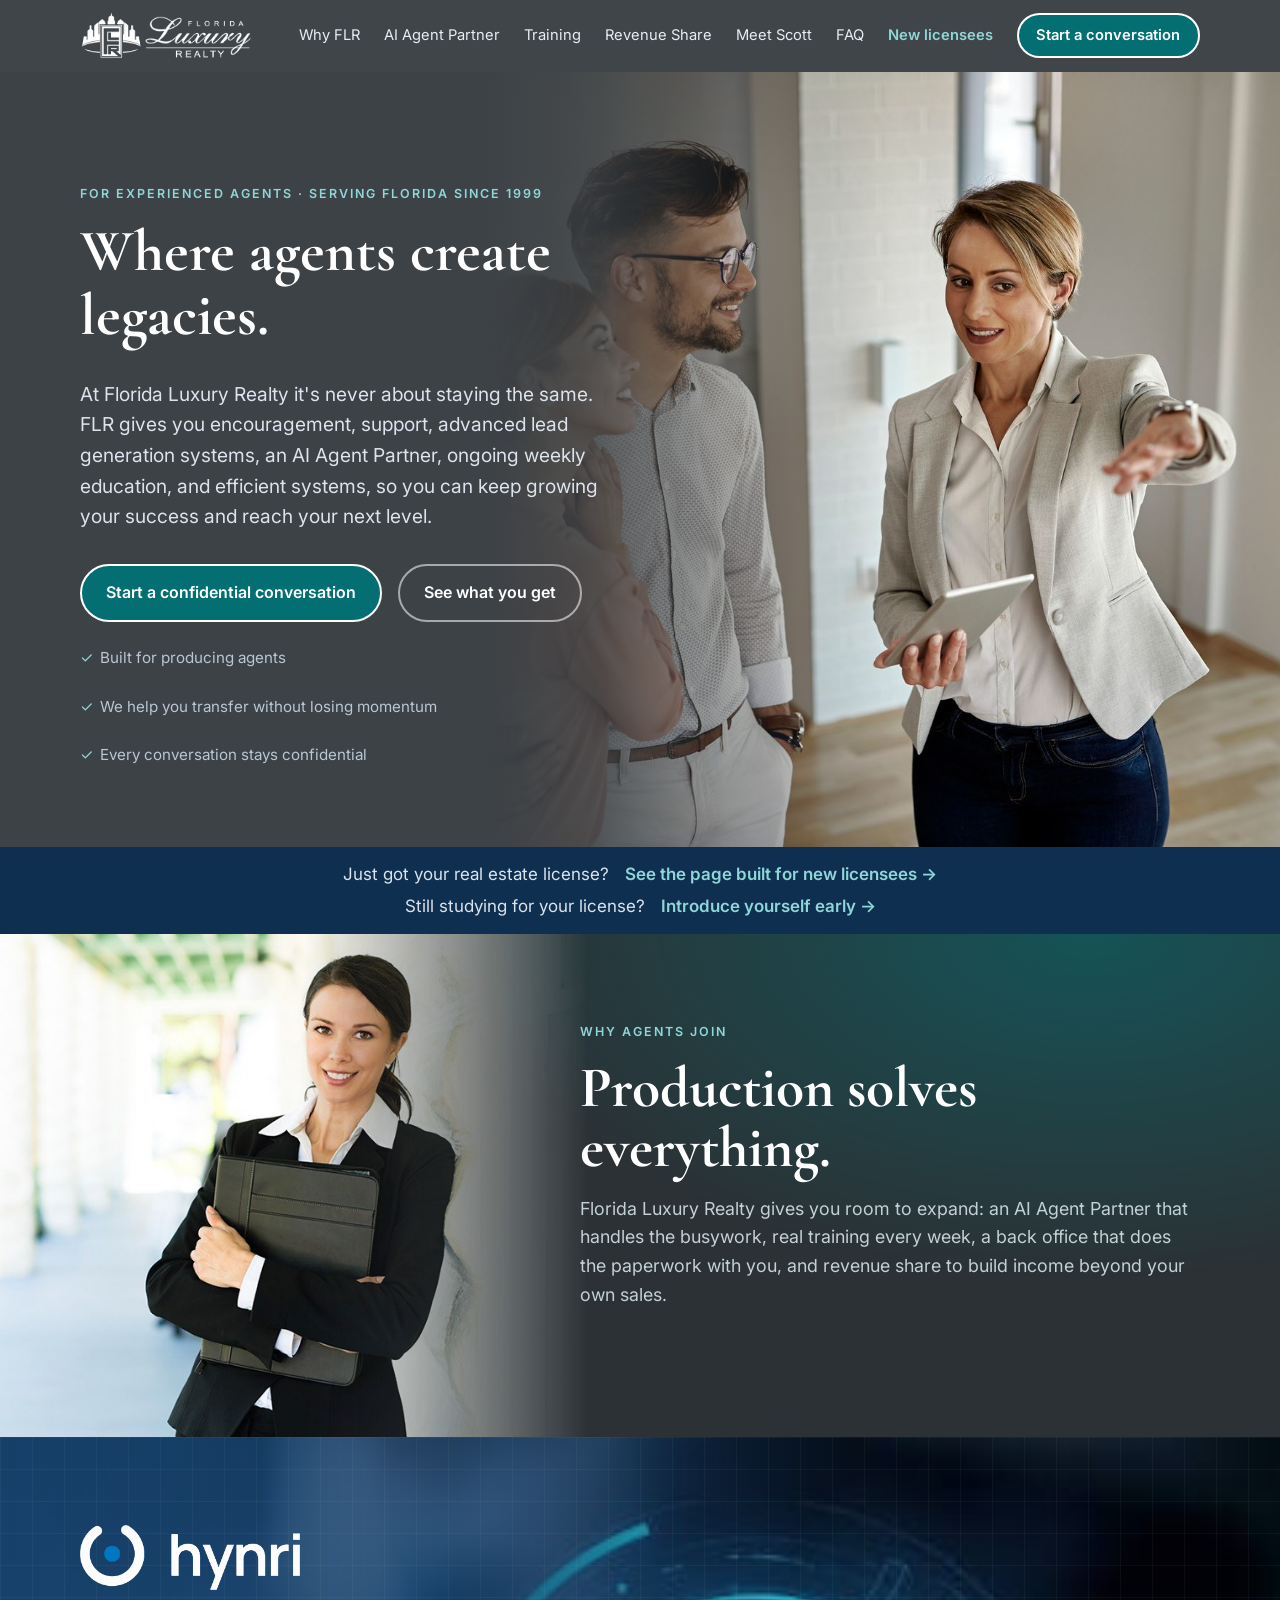
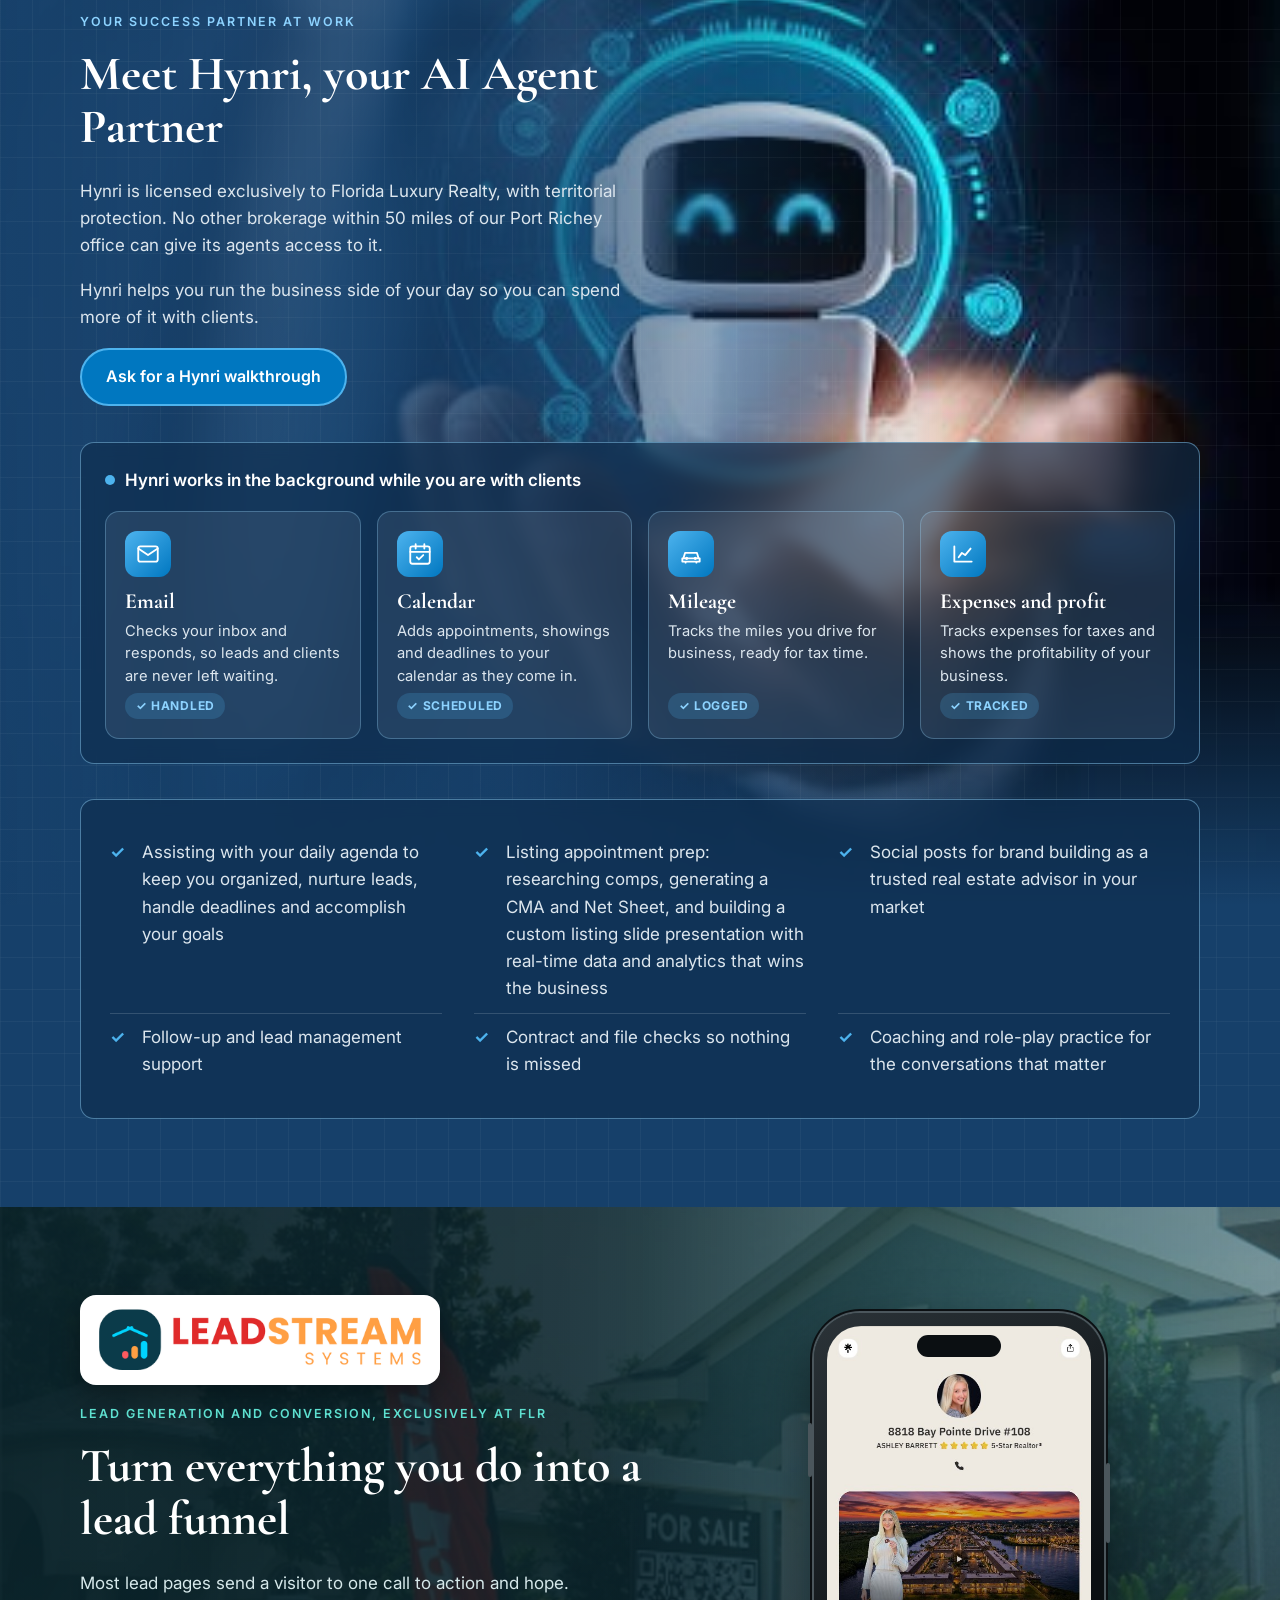
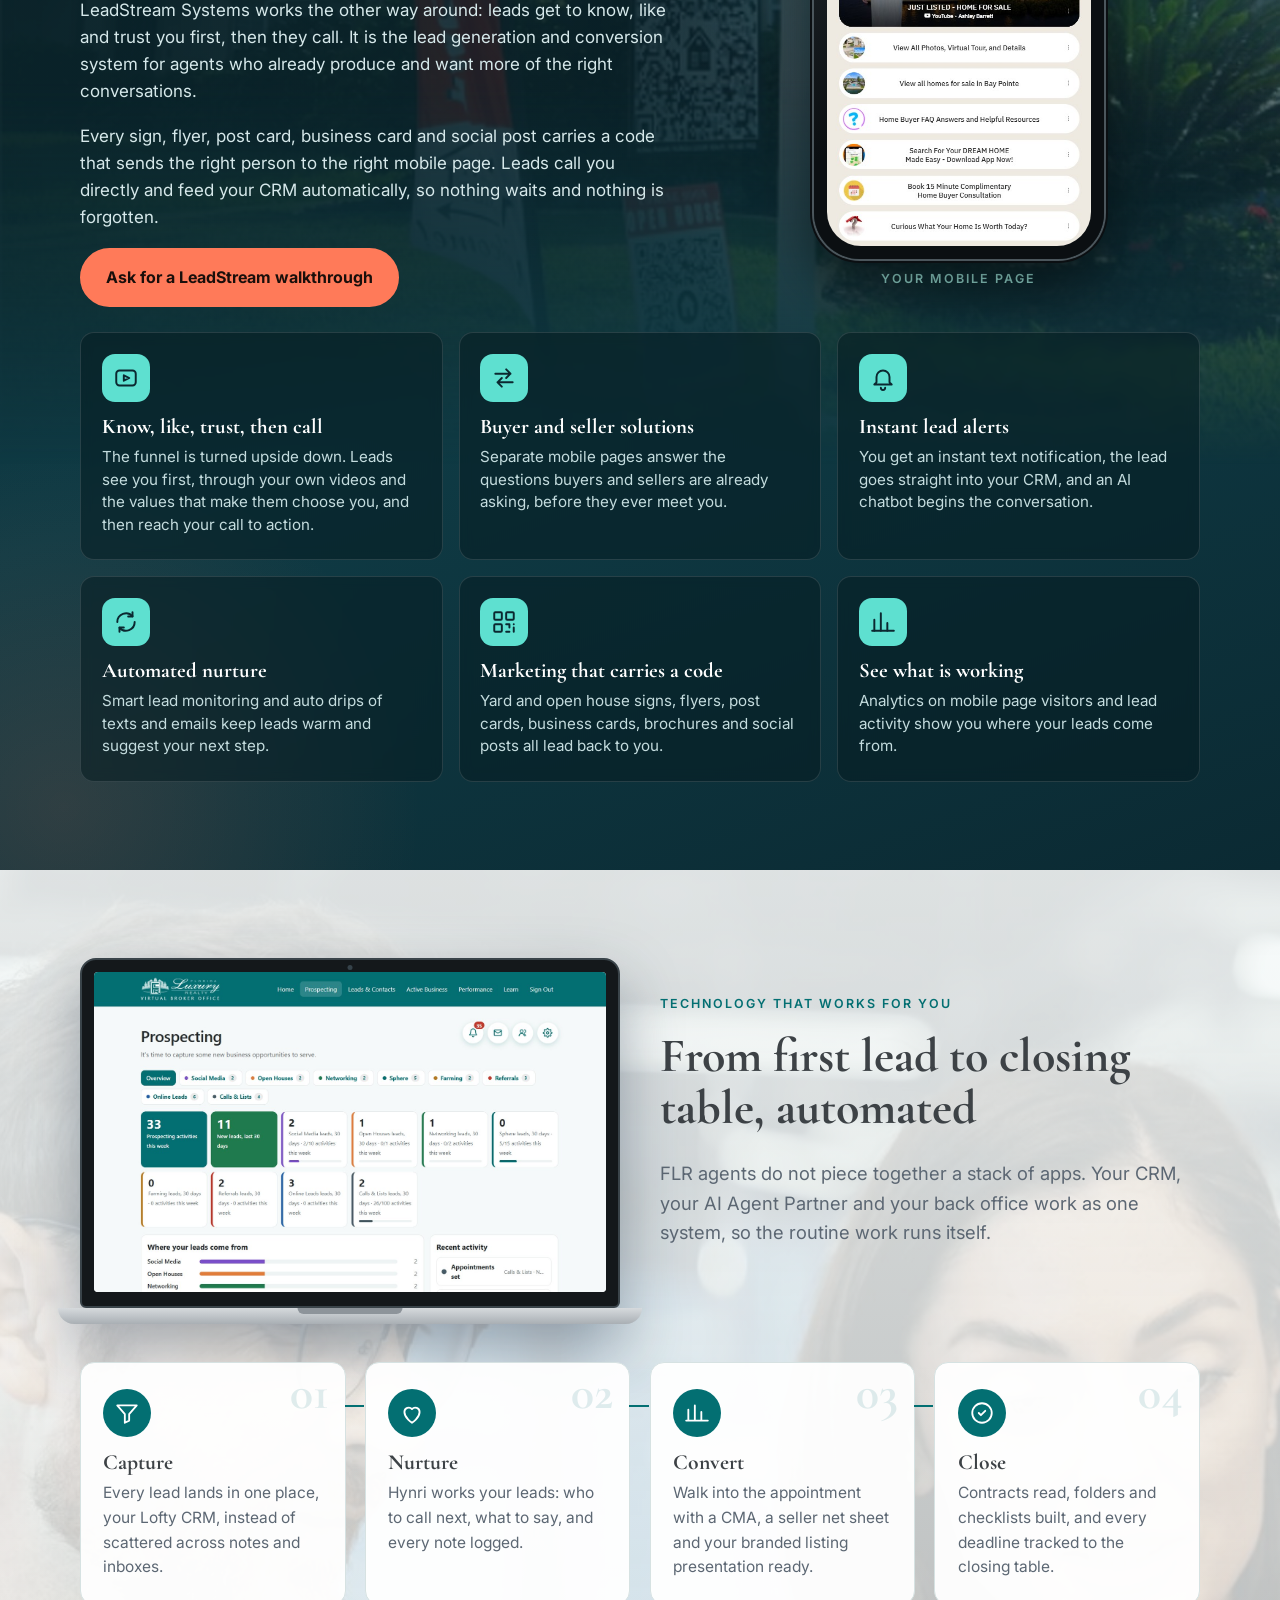
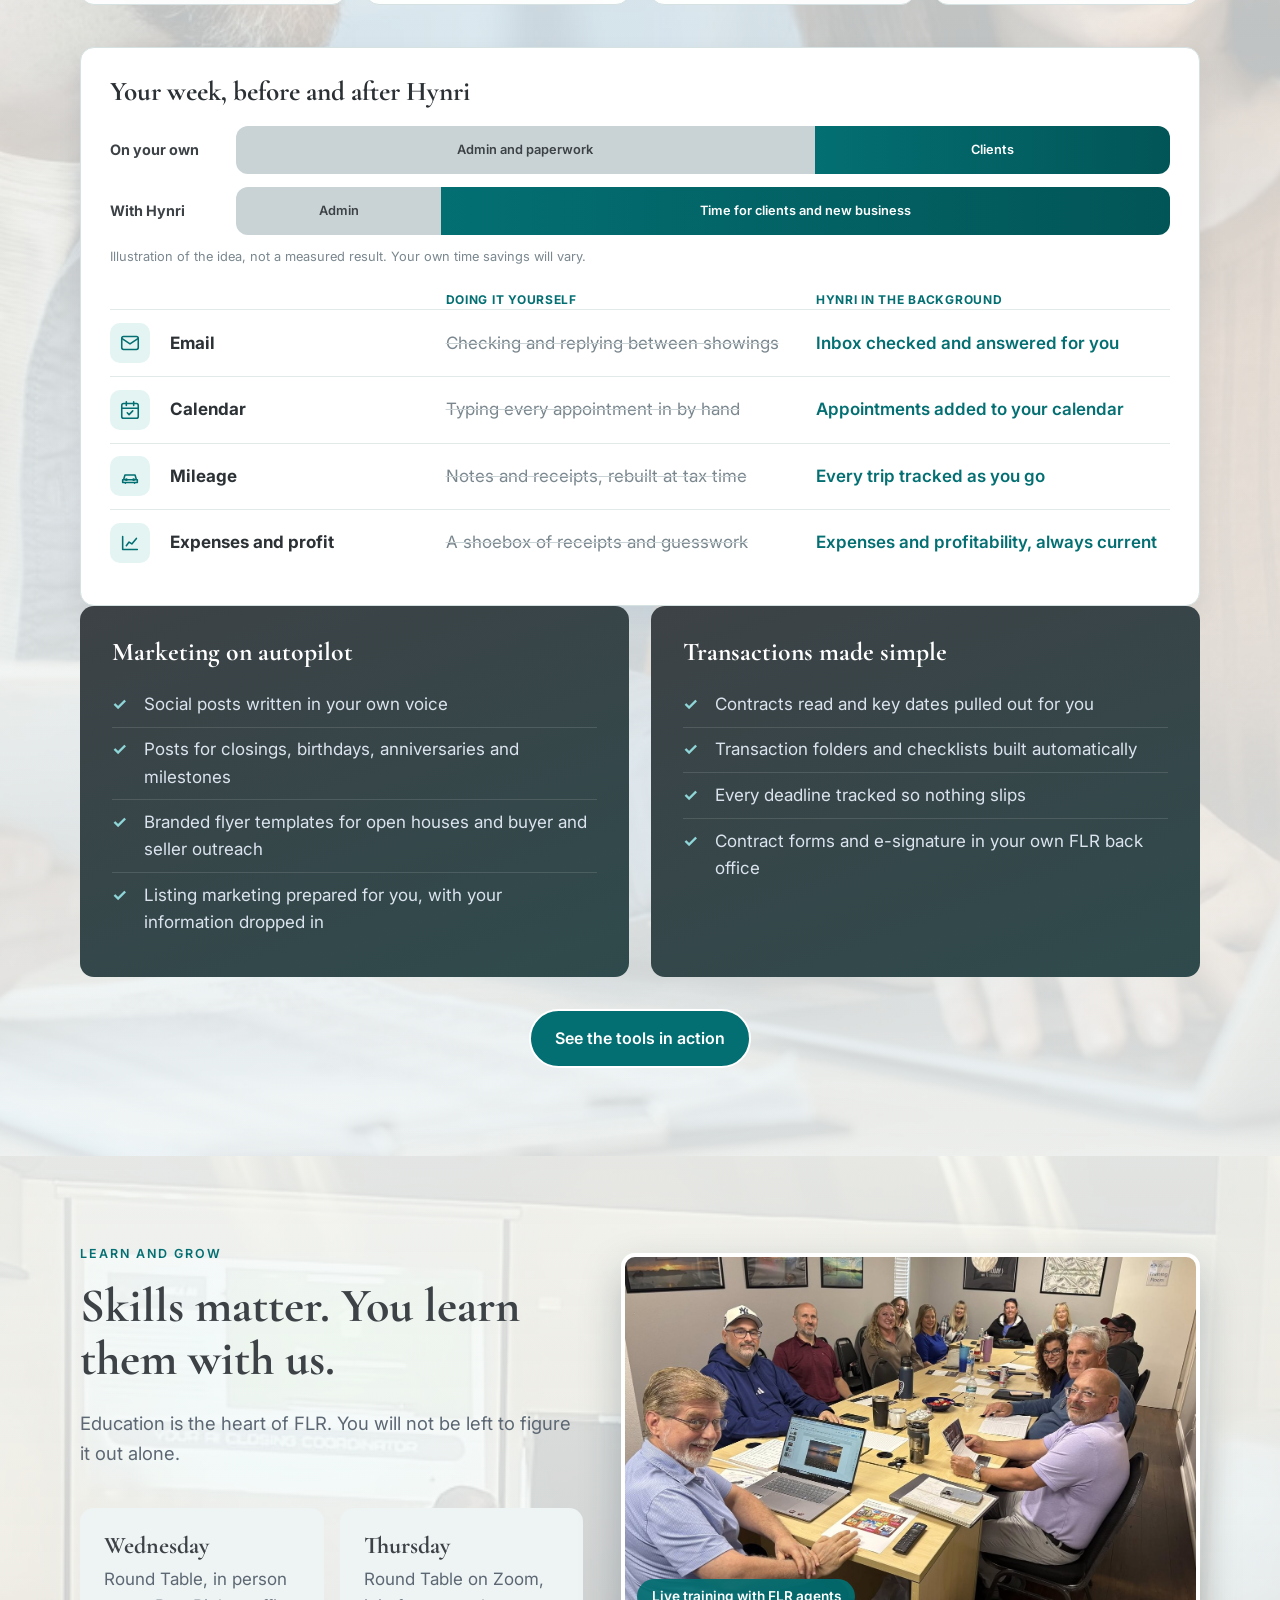
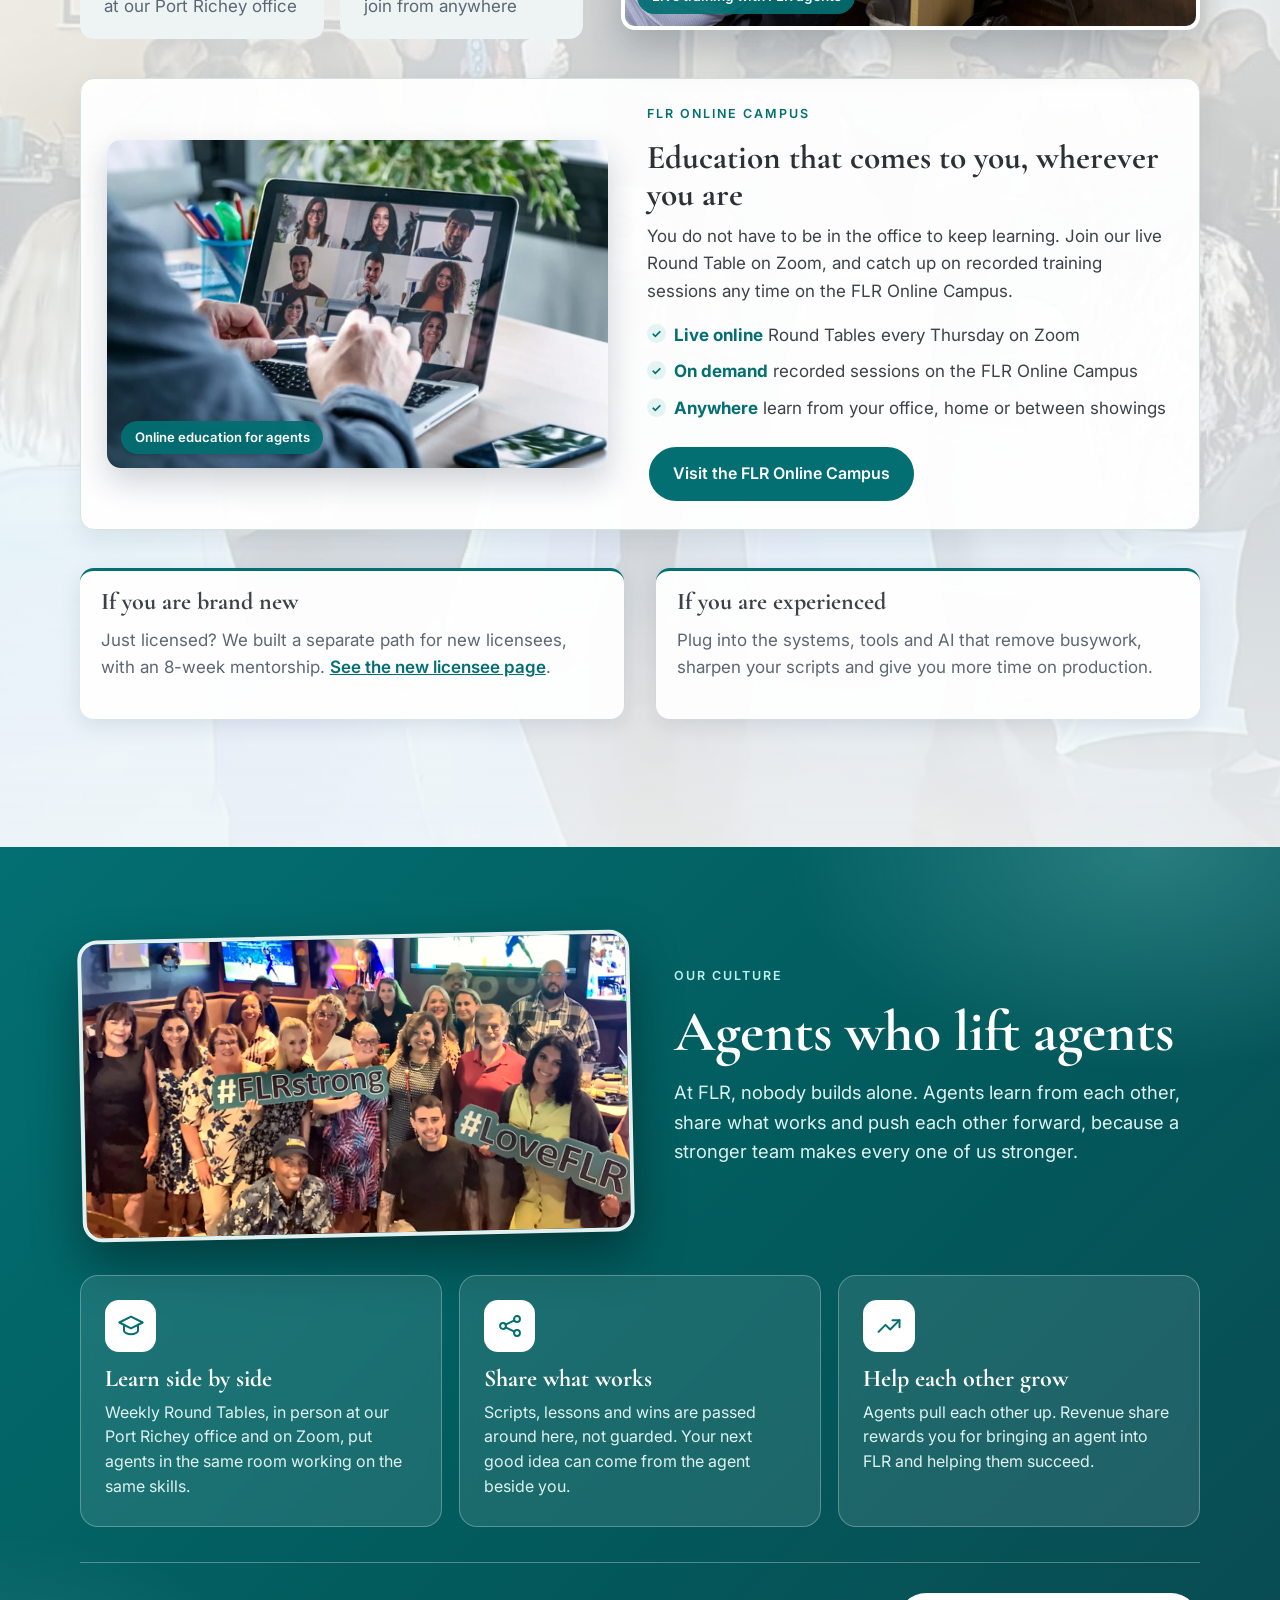
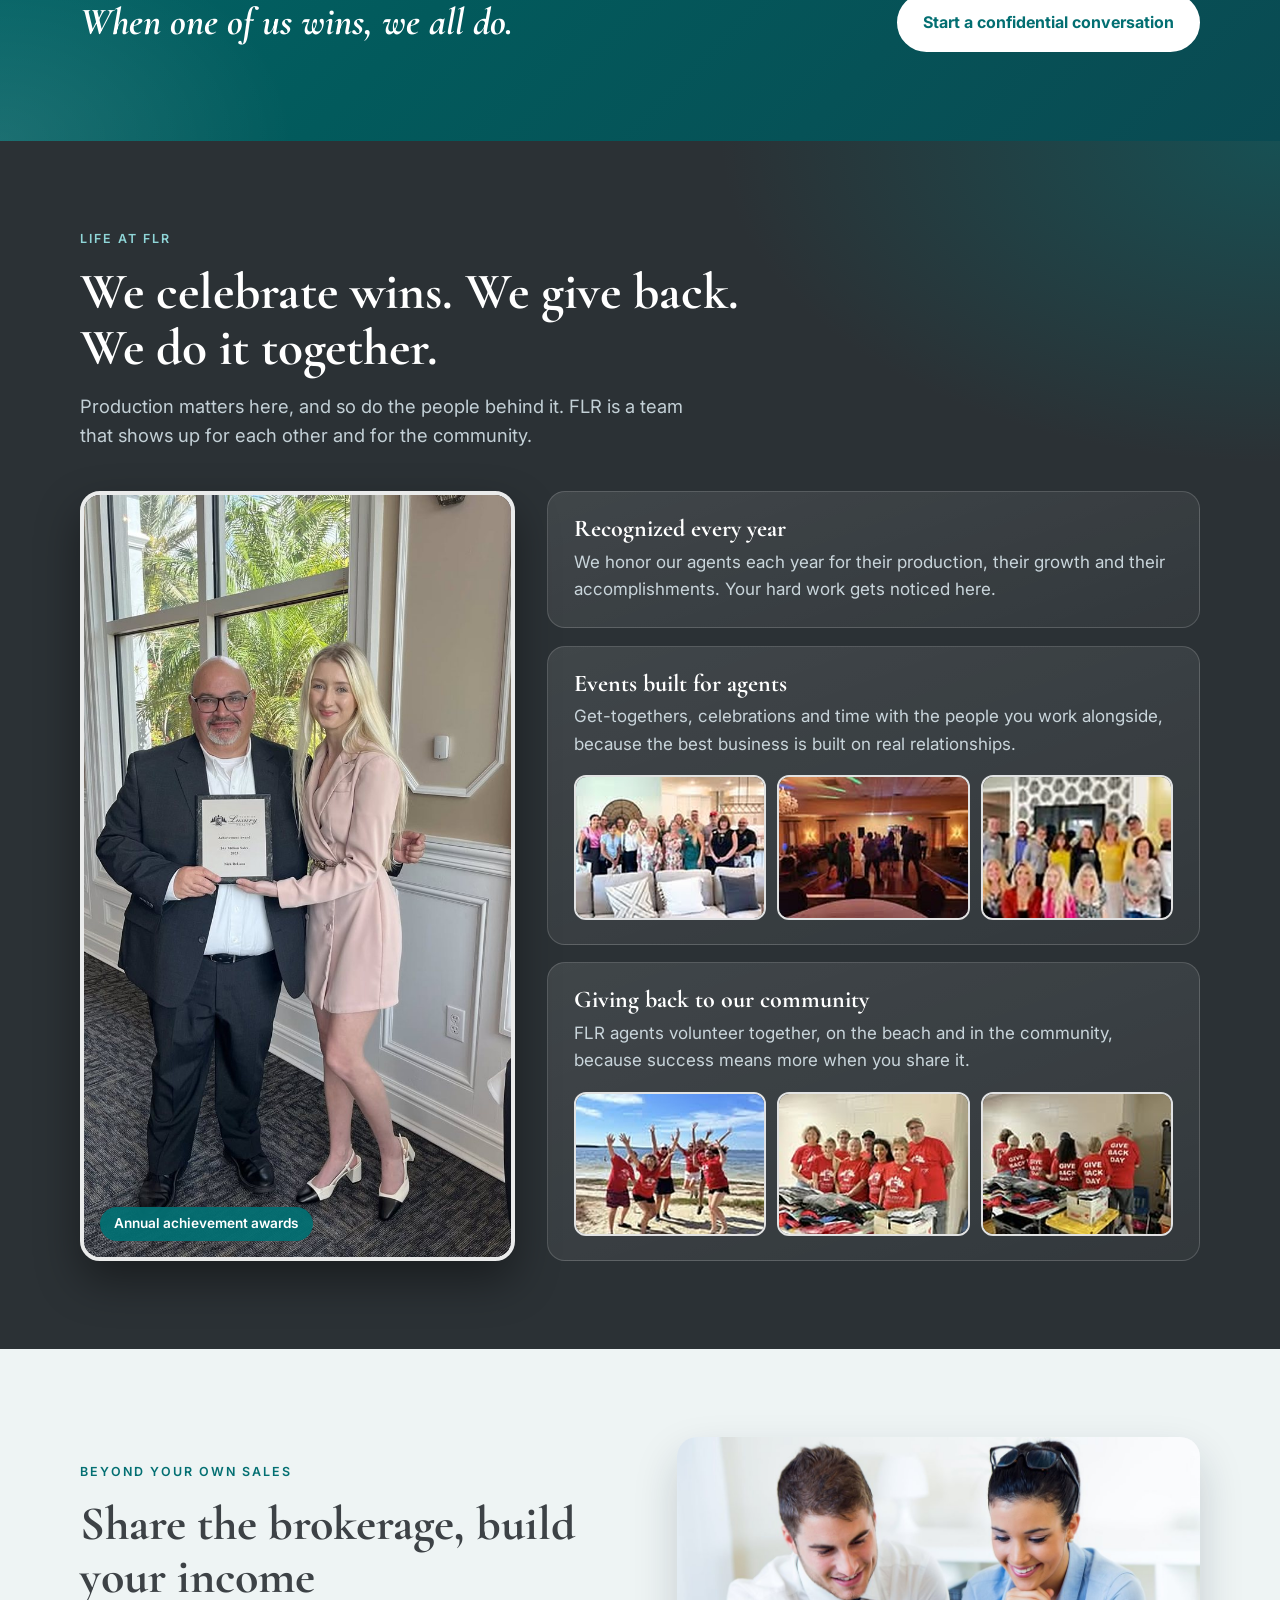
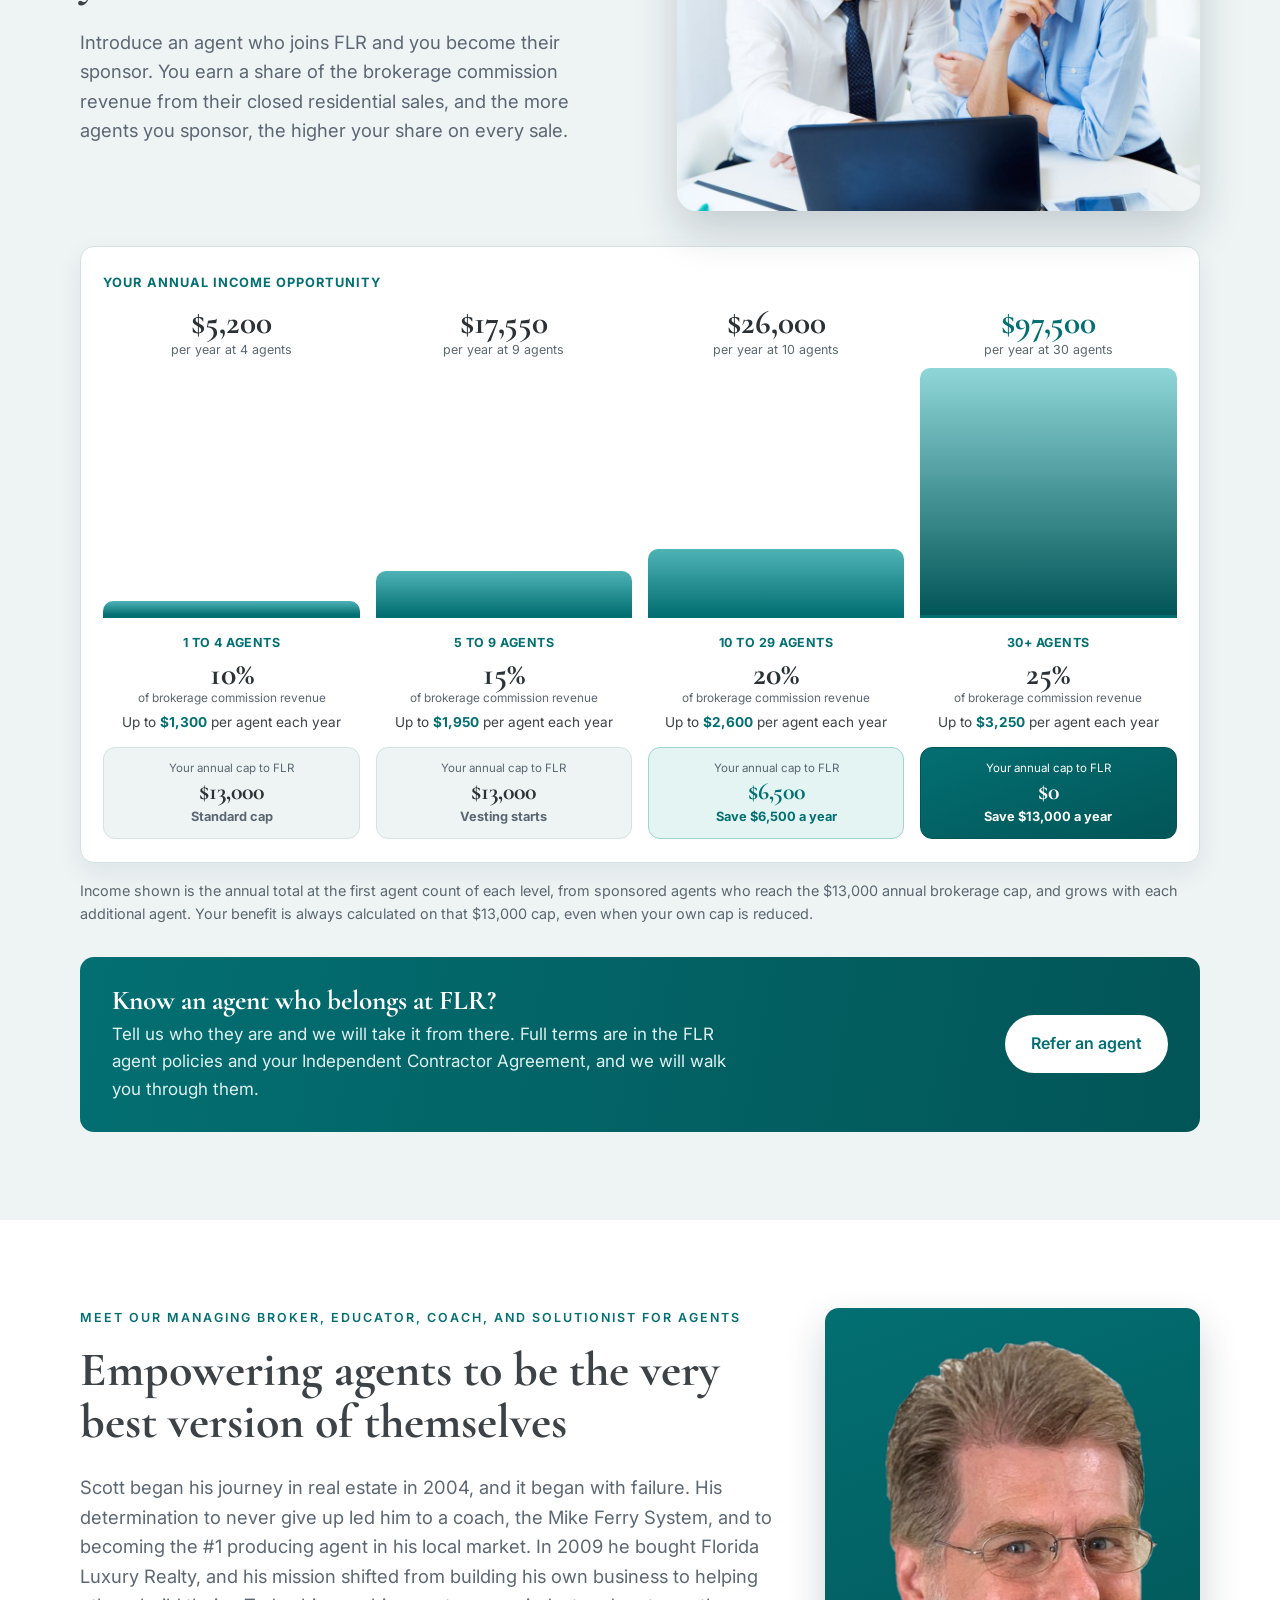
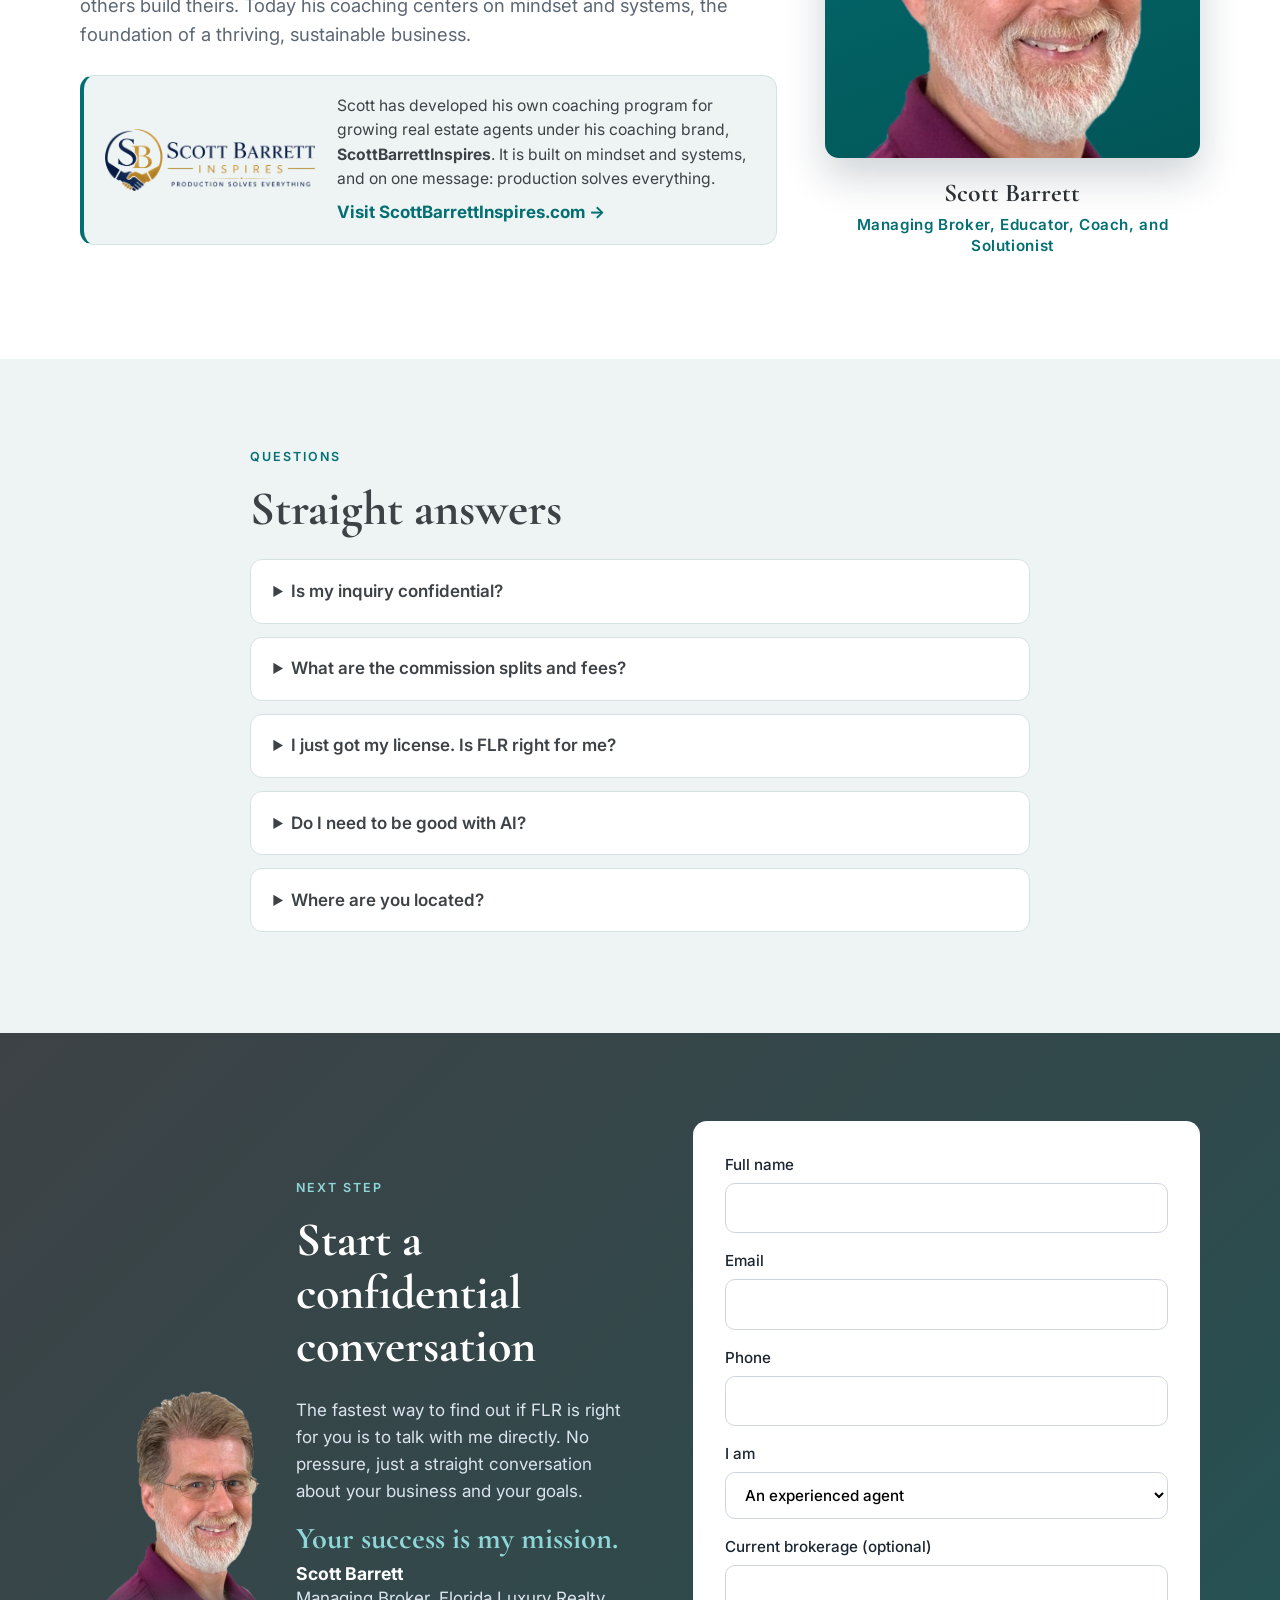
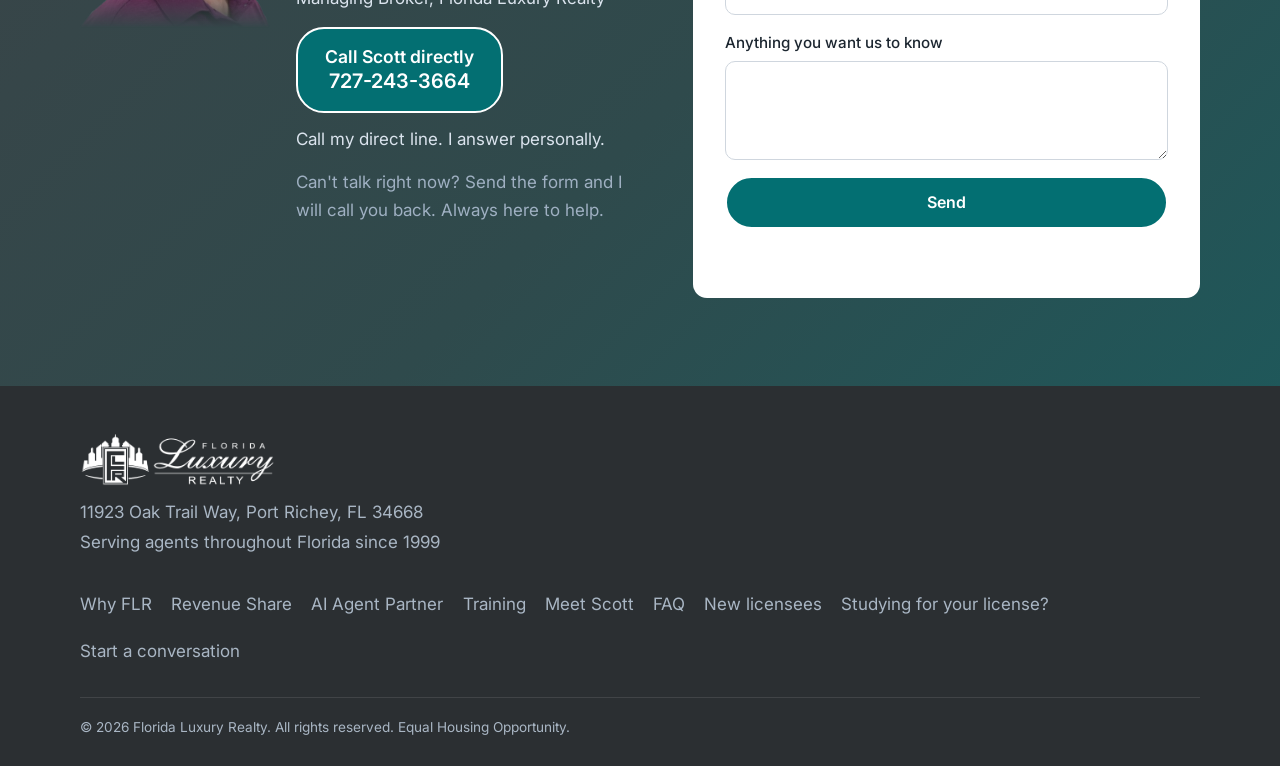
==== index.html @ 8f289a17 "LeadStream Systems logo in LeadStream section Co-Authored-By: Claude Sonnet 5.5 <noreply@anthropic.c" ====
<!DOCTYPE html>
<html lang="en">
<head>
<meta charset="utf-8">
<meta name="viewport" content="width=device-width, initial-scale=1">
<title>Join Florida Luxury Realty | A Brokerage for Experienced Florida Agents</title>
<meta name="description" content="Already producing? Florida Luxury Realty gives experienced agents an AI Agent Partner, hands-on training, a custom back office and revenue share. Serving agents throughout Florida since 1999. Start a confidential conversation.">
<meta property="og:title" content="Join Florida Luxury Realty">
<meta property="og:description" content="Production solves everything. An AI Agent Partner, real training, and a broker who is invested in your success.">
<meta property="og:type" content="website">
<meta property="og:image" content="https://joinflr.com/assets/flr-logo.jpg">
<meta property="og:url" content="https://joinflr.com/">
<link rel="canonical" href="https://joinflr.com/">
<link rel="preconnect" href="https://fonts.googleapis.com">
<link rel="preconnect" href="https://fonts.gstatic.com" crossorigin>
<link href="https://fonts.googleapis.com/css2?family=Cormorant+Garamond:ital,wght@0,500;0,600;0,700;1,500;1,600;1,700&family=Inter:wght@400;500;600&display=swap" rel="stylesheet">
<link rel="icon" type="image/png" href="assets/favicon.png">
<link rel="apple-touch-icon" href="assets/favicon.png">
<meta name="theme-color" content="#3D4246">
<link rel="stylesheet" href="styles.css?v=20261123u">
<script type="application/ld+json">
{
  "@context": "https://schema.org",
  "@type": "RealEstateAgent",
  "name": "Florida Luxury Realty",
  "url": "https://joinflr.com/",
  "logo": "https://joinflr.com/assets/flr-logo.jpg",
  "address": {
    "@type": "PostalAddress",
    "streetAddress": "11923 Oak Trail Way",
    "addressLocality": "Port Richey",
    "addressRegion": "FL",
    "postalCode": "34668",
    "addressCountry": "US"
  }
}
</script>
</head>
<body>
<div id="page-top"></div>

<header class="nav">
  <div class="wrap nav-inner">
    <a class="brand" href="#page-top" aria-label="Florida Luxury Realty home">
      <img src="assets/flr-logo-white.png" width="173" height="46" alt="Florida Luxury Realty">
    </a>
    <button class="menu-btn" aria-label="Open menu" aria-expanded="false" aria-controls="menu">Menu</button>
    <nav id="menu" class="menu">
      <a href="#why">Why FLR</a>
      <a href="#hynri">AI Agent Partner</a>
      <a href="#grow">Training</a>
      <a href="#share">Revenue Share</a>
      <a href="#service">Meet Scott</a>
      <a href="#faq">FAQ</a>
      <a class="menu-alt" href="new-agents/">New licensees</a>
      <a class="btn btn-teal btn-sm" href="#contact">Start a conversation</a>
    </nav>
  </div>
</header>

<main><!-- v3 -->

<section class="hero">
  <div class="hero-photo" role="img" aria-label="A Florida Luxury Realty agent showing a happy couple their new home"></div>
  <div class="wrap hero-inner">
    <p class="eyebrow">For experienced agents &middot; Serving Florida since 1999</p>
    <h1>Where agents create legacies.</h1>
    <p class="lead">At Florida Luxury Realty it&#39;s never about staying the same. FLR gives you encouragement, support, advanced lead generation systems, an AI Agent Partner, ongoing weekly education, and efficient systems, so you can keep growing your success and reach your next level.</p>
    <div class="hero-cta">
      <a class="btn btn-teal" href="#contact">Start a confidential conversation</a>
      <a class="btn btn-ghost" href="#why">See what you get</a>
    </div>
    <ul class="hero-points">
      <li>Built for producing agents</li>
      <li>We help you transfer without losing momentum</li>
      <li>Every conversation stays confidential</li>
    </ul>
  </div>
</section>

<aside class="audience-band">
  <div class="wrap audience-inner">
    <p>Just got your real estate license?</p>
    <a href="new-agents/">See the page built for new licensees &rarr;</a>
  </div>
  <div class="wrap audience-inner"><p>Still studying for your license?</p><a href="future-agents/">Introduce yourself early &rarr;</a></div>
</aside>


<section class="section why-sec" id="why">
  <div class="wrap">
    <div class="why-head">
      <div class="why-text">
    <p class="eyebrow">Why agents join</p>
    <h2>Production solves everything.</h2>
    <p class="sub">Florida Luxury Realty gives you room to expand: an AI Agent Partner that handles the busywork, real training every week, a back office that does the paperwork with you, and revenue share to build income beyond your own sales.</p>
      </div>
    </div>
  </div>
</section>

<section class="section hynri-sec" id="hynri">
  <div class="wrap split">
    <div>
      <img class="hynri-mark" src="assets/hynri-logo.png" width="731" height="215" alt="Hynri">
      <p class="eyebrow">Your success partner at work</p>
      <h2>Meet Hynri, your AI Agent Partner</h2>
      <p>Hynri is licensed exclusively to Florida Luxury Realty, with territorial protection. No other brokerage within 50 miles of our Port Richey office can give its agents access to it.</p>
      <p>Hynri helps you run the business side of your day so you can spend more of it with clients.</p>
      <a class="btn btn-hynri" href="#contact">Ask for a Hynri walkthrough</a>
    </div>
    <div class="hynri-art">
      
    </div>
  </div>
  <div class="wrap">
    <div class="bg-flow reveal">
      <p class="bg-flow-h"><span class="bg-dot" aria-hidden="true"></span>Hynri works in the background while you are with clients</p>
      <div class="bg-grid">
        <div class="bg-card"><span class="bg-ic"><svg viewBox="0 0 24 24" width="26" height="26" fill="none" stroke="currentColor" stroke-width="1.7" stroke-linecap="round" stroke-linejoin="round" aria-hidden="true"><rect x="3" y="5" width="18" height="14" rx="2"/><path d="M3 7l9 6 9-6"/></svg></span><h3>Email</h3><p>Checks your inbox and responds, so leads and clients are never left waiting.</p><span class="bg-tag">Handled</span></div>
        <div class="bg-card"><span class="bg-ic"><svg viewBox="0 0 24 24" width="26" height="26" fill="none" stroke="currentColor" stroke-width="1.7" stroke-linecap="round" stroke-linejoin="round" aria-hidden="true"><rect x="3" y="5" width="18" height="16" rx="2"/><path d="M8 3v4M16 3v4M3 10h18M9 15l2 2 4-4"/></svg></span><h3>Calendar</h3><p>Adds appointments, showings and deadlines to your calendar as they come in.</p><span class="bg-tag">Scheduled</span></div>
        <div class="bg-card"><span class="bg-ic"><svg viewBox="0 0 24 24" width="26" height="26" fill="none" stroke="currentColor" stroke-width="1.7" stroke-linecap="round" stroke-linejoin="round" aria-hidden="true"><path d="M5 16l1.5-5h11L19 16M4 16h16v3H4zM7 19v1M17 19v1"/><circle cx="8" cy="16" r=".6"/><circle cx="16" cy="16" r=".6"/></svg></span><h3>Mileage</h3><p>Tracks the miles you drive for business, ready for tax time.</p><span class="bg-tag">Logged</span></div>
        <div class="bg-card"><span class="bg-ic"><svg viewBox="0 0 24 24" width="26" height="26" fill="none" stroke="currentColor" stroke-width="1.7" stroke-linecap="round" stroke-linejoin="round" aria-hidden="true"><path d="M4 19V5M4 19h16M8 15l3-4 3 2 5-6"/></svg></span><h3>Expenses and profit</h3><p>Tracks expenses for taxes and shows the profitability of your business.</p><span class="bg-tag">Tracked</span></div>
      </div>
    </div>
  </div>
  <div class="wrap">
    <ul class="checks">
      <li>Assisting with your daily agenda to keep you organized, nurture leads, handle deadlines and accomplish your goals</li>
      <li>Listing appointment prep: researching comps, generating a CMA and Net Sheet, and building a custom listing slide presentation with real-time data and analytics that wins the business</li>
      <li>Social posts for brand building as a trusted real estate advisor in your market</li>
      <li>Follow-up and lead management support</li>
      <li>Contract and file checks so nothing is missed</li>
      <li>Coaching and role-play practice for the conversations that matter</li>
    </ul>
  </div>
</section>

<section class="section ls-sec" id="leadstream">
  <div class="wrap ls-grid">
    <div class="ls-copy">
      <img class="ls-logo" src="assets/leadstream-logo.png" width="900" height="172" alt="LeadStream Systems" loading="lazy">
      <p class="eyebrow">Lead generation and conversion, exclusively at FLR</p>
      <h2>Turn everything you do into a lead funnel</h2>
      <p>Most lead pages send a visitor to one call to action and hope. LeadStream Systems works the other way around: leads get to know, like and trust you first, then they call. It is the lead generation and conversion system for agents who already produce and want more of the right conversations.</p>
      <p>Every sign, flyer, post card, business card and social post carries a code that sends the right person to the right mobile page. Leads call you directly and feed your CRM automatically, so nothing waits and nothing is forgotten.</p>
      <a class="btn btn-ls" href="#contact">Ask for a LeadStream walkthrough</a>
    </div>
    <div class="ls-art" aria-hidden="false">
      <figure class="ls-phone"><div class="phone-frame"><span class="phone-notch"></span><img src="assets/ls-mobile-page-baypointe.jpg" width="480" height="946" alt="A LeadStream mobile page for a just-listed home, with a listing video and buyer links" loading="lazy"></div><figcaption>Your mobile page</figcaption></figure>
    </div>
  </div>
  <div class="wrap">
    <ul class="ls-feats">
      <li><span class="lf-ic"><svg viewBox="0 0 24 24" width="26" height="26" fill="none" stroke="currentColor" stroke-width="1.8" stroke-linecap="round" stroke-linejoin="round" aria-hidden="true"><rect x="3" y="5" width="18" height="14" rx="3"/><path d="M10 9.5l5 2.5-5 2.5z"/></svg></span><h3>Know, like, trust, then call</h3><p>The funnel is turned upside down. Leads see you first, through your own videos and the values that make them choose you, and then reach your call to action.</p></li>
      <li><span class="lf-ic"><svg viewBox="0 0 24 24" width="26" height="26" fill="none" stroke="currentColor" stroke-width="1.8" stroke-linecap="round" stroke-linejoin="round" aria-hidden="true"><path d="M4 8h14M14 4l4 4-4 4M20 16H6M10 12l-4 4 4 4"/></svg></span><h3>Buyer and seller solutions</h3><p>Separate mobile pages answer the questions buyers and sellers are already asking, before they ever meet you.</p></li>
      <li><span class="lf-ic"><svg viewBox="0 0 24 24" width="26" height="26" fill="none" stroke="currentColor" stroke-width="1.8" stroke-linecap="round" stroke-linejoin="round" aria-hidden="true"><path d="M6 16v-5a6 6 0 0112 0v5l2 2H4z"/><path d="M10 21a2 2 0 004 0"/></svg></span><h3>Instant lead alerts</h3><p>You get an instant text notification, the lead goes straight into your CRM, and an AI chatbot begins the conversation.</p></li>
      <li><span class="lf-ic"><svg viewBox="0 0 24 24" width="26" height="26" fill="none" stroke="currentColor" stroke-width="1.8" stroke-linecap="round" stroke-linejoin="round" aria-hidden="true"><path d="M20 12a8 8 0 01-14 5.3M4 12a8 8 0 0114-5.3"/><path d="M18 3v4h-4M6 21v-4h4"/></svg></span><h3>Automated nurture</h3><p>Smart lead monitoring and auto drips of texts and emails keep leads warm and suggest your next step.</p></li>
      <li><span class="lf-ic"><svg viewBox="0 0 24 24" width="26" height="26" fill="none" stroke="currentColor" stroke-width="1.8" stroke-linecap="round" stroke-linejoin="round" aria-hidden="true"><rect x="3" y="3" width="7" height="7" rx="1"/><rect x="14" y="3" width="7" height="7" rx="1"/><rect x="3" y="14" width="7" height="7" rx="1"/><path d="M14 14h3v3M21 14v.01M14 21h3M21 17v4"/></svg></span><h3>Marketing that carries a code</h3><p>Yard and open house signs, flyers, post cards, business cards, brochures and social posts all lead back to you.</p></li>
      <li><span class="lf-ic"><svg viewBox="0 0 24 24" width="26" height="26" fill="none" stroke="currentColor" stroke-width="1.8" stroke-linecap="round" stroke-linejoin="round" aria-hidden="true"><path d="M4 20V10M10 20V4M16 20v-7"/><path d="M2 20h20"/></svg></span><h3>See what is working</h3><p>Analytics on mobile page visitors and lead activity show you where your leads come from.</p></li>
    </ul>
  </div>
</section>

<section class="section tech-sec" id="technology">
  <div class="wrap">
    <div class="tech-head">
      <div class="tech-head-text">
      <p class="eyebrow dark">Technology that works for you</p>
    <h2>From first lead to closing table, automated</h2>
    <p class="sub">FLR agents do not piece together a stack of apps. Your CRM, your AI Agent Partner and your back office work as one system, so the routine work runs itself.</p>
      </div>
      <figure class="laptop" aria-label="The FLR Virtual Broker Office on a laptop"><div class="laptop-lid"><span class="laptop-cam"></span><img src="assets/backoffice-screen.jpg" width="1400" height="940" alt="The FLR Virtual Broker Office prospecting dashboard showing weekly activity, new leads and lead sources" loading="lazy"></div><div class="laptop-base"></div></figure>
    </div>

    <ol class="stages" aria-label="Lead to closing">
      <li class="stage reveal"><span class="stage-ic"><svg viewBox="0 0 24 24" width="26" height="26" fill="none" stroke="currentColor" stroke-width="1.7" stroke-linecap="round" stroke-linejoin="round" aria-hidden="true"><path d="M3 5h18l-7 8v6l-4 2v-8z"/></svg></span><span class="stage-no" aria-hidden="true">01</span><h3>Capture</h3><p>Every lead lands in one place, your Lofty CRM, instead of scattered across notes and inboxes.</p></li>
      <li class="stage reveal"><span class="stage-ic"><svg viewBox="0 0 24 24" width="26" height="26" fill="none" stroke="currentColor" stroke-width="1.7" stroke-linecap="round" stroke-linejoin="round" aria-hidden="true"><path d="M12 21s-7-4.4-7-10a4 4 0 017-2.6A4 4 0 0119 11c0 5.6-7 10-7 10z"/></svg></span><span class="stage-no" aria-hidden="true">02</span><h3>Nurture</h3><p>Hynri works your leads: who to call next, what to say, and every note logged.</p></li>
      <li class="stage reveal"><span class="stage-ic"><svg viewBox="0 0 24 24" width="26" height="26" fill="none" stroke="currentColor" stroke-width="1.7" stroke-linecap="round" stroke-linejoin="round" aria-hidden="true"><path d="M4 19V9M10 19V5M16 19v-8M22 19H2"/></svg></span><span class="stage-no" aria-hidden="true">03</span><h3>Convert</h3><p>Walk into the appointment with a CMA, a seller net sheet and your branded listing presentation ready.</p></li>
      <li class="stage reveal"><span class="stage-ic"><svg viewBox="0 0 24 24" width="26" height="26" fill="none" stroke="currentColor" stroke-width="1.7" stroke-linecap="round" stroke-linejoin="round" aria-hidden="true"><path d="M9 12l2 2 4-4"/><circle cx="12" cy="12" r="9"/></svg></span><span class="stage-no" aria-hidden="true">04</span><h3>Close</h3><p>Contracts read, folders and checklists built, and every deadline tracked to the closing table.</p></li>
    </ol>

    <div class="ba reveal">
      <h3>Your week, before and after Hynri</h3>
      <div class="ba-bars" role="img" aria-label="Illustration: with Hynri handling the routine work, a much smaller share of your week goes to admin and more is left for clients.">
        <div class="ba-bar"><span class="ba-lab">On your own</span><div class="ba-track"><i class="ba-admin" style="width:62%">Admin and paperwork</i><i class="ba-client" style="width:38%">Clients</i></div></div>
        <div class="ba-bar"><span class="ba-lab">With Hynri</span><div class="ba-track"><i class="ba-admin" style="width:22%">Admin</i><i class="ba-client" style="width:78%">Time for clients and new business</i></div></div>
      </div>
      <p class="ba-cap">Illustration of the idea, not a measured result. Your own time savings will vary.</p>
      <div class="ba-head"><span></span><span></span><span>Doing it yourself</span><span>Hynri in the background</span></div>
      <div class="ba-row"><span class="ba-ic"><svg viewBox="0 0 24 24" width="26" height="26" fill="none" stroke="currentColor" stroke-width="1.7" stroke-linecap="round" stroke-linejoin="round" aria-hidden="true"><rect x="3" y="5" width="18" height="14" rx="2"/><path d="M3 7l9 6 9-6"/></svg></span><b>Email</b><span class="ba-old">Checking and replying between showings</span><span class="ba-new">Inbox checked and answered for you</span></div><div class="ba-row"><span class="ba-ic"><svg viewBox="0 0 24 24" width="26" height="26" fill="none" stroke="currentColor" stroke-width="1.7" stroke-linecap="round" stroke-linejoin="round" aria-hidden="true"><rect x="3" y="5" width="18" height="16" rx="2"/><path d="M8 3v4M16 3v4M3 10h18M9 15l2 2 4-4"/></svg></span><b>Calendar</b><span class="ba-old">Typing every appointment in by hand</span><span class="ba-new">Appointments added to your calendar</span></div><div class="ba-row"><span class="ba-ic"><svg viewBox="0 0 24 24" width="26" height="26" fill="none" stroke="currentColor" stroke-width="1.7" stroke-linecap="round" stroke-linejoin="round" aria-hidden="true"><path d="M5 16l1.5-5h11L19 16M4 16h16v3H4zM7 19v1M17 19v1"/><circle cx="8" cy="16" r=".6"/><circle cx="16" cy="16" r=".6"/></svg></span><b>Mileage</b><span class="ba-old">Notes and receipts, rebuilt at tax time</span><span class="ba-new">Every trip tracked as you go</span></div><div class="ba-row"><span class="ba-ic"><svg viewBox="0 0 24 24" width="26" height="26" fill="none" stroke="currentColor" stroke-width="1.7" stroke-linecap="round" stroke-linejoin="round" aria-hidden="true"><path d="M4 19V5M4 19h16M8 15l3-4 3 2 5-6"/></svg></span><b>Expenses and profit</b><span class="ba-old">A shoebox of receipts and guesswork</span><span class="ba-new">Expenses and profitability, always current</span></div>
    </div>

    <div class="tech-split">
      <div class="tech-col reveal">
        <h3>Marketing on autopilot</h3>
        <ul class="tlist">
          <li>Social posts written in your own voice</li>
          <li>Posts for closings, birthdays, anniversaries and milestones</li>
          <li>Branded flyer templates for open houses and buyer and seller outreach</li>
          <li>Listing marketing prepared for you, with your information dropped in</li>
        </ul>
      </div>
      <div class="tech-col reveal">
        <h3>Transactions made simple</h3>
        <ul class="tlist">
          <li>Contracts read and key dates pulled out for you</li>
          <li>Transaction folders and checklists built automatically</li>
          <li>Every deadline tracked so nothing slips</li>
          <li>Contract forms and e-signature in your own FLR back office</li>
        </ul>
      </div>
    </div>
    <p class="tech-cta"><a class="btn btn-teal" href="#contact">See the tools in action</a></p>
  </div>
</section>

<section class="section grow-sec" id="grow">
  <div class="wrap">
    <div class="grow-top">
      <div>
        <p class="eyebrow dark">Learn and grow</p>
        <h2>Skills matter. You learn them with us.</h2>
        <p class="sub">Education is the heart of FLR. You will not be left to figure it out alone.</p>
        <div class="schedule">
      <div><strong>Wednesday</strong><span>Round Table, in person at our Port Richey office</span></div>
      <div><strong>Thursday</strong><span>Round Table on Zoom, join from anywhere</span></div>
    </div>

      </div>
      <figure class="grow-photo">
        <img src="assets/training-round-table.jpg" width="1400" height="905" alt="FLR agents gathered around the table for a Round Table in the Port Richey training room" loading="lazy">
        <figcaption>Live training with FLR agents</figcaption>
      </figure>
    </div>
    <div class="oe reveal">
      <figure class="oe-photo"><img src="assets/online-education.jpg" width="675" height="442" alt="An agent on a laptop in a video training session with other agents on screen" loading="lazy"><figcaption>Online education for agents</figcaption></figure>
      <div class="oe-text">
        <p class="eyebrow dark">FLR Online Campus</p>
        <h3>Education that comes to you, wherever you are</h3>
        <p>You do not have to be in the office to keep learning. Join our live Round Table on Zoom, and catch up on recorded training sessions any time on the FLR Online Campus.</p>
        <ul class="oe-list">
          <li><b>Live online</b> Round Tables every Thursday on Zoom</li>
          <li><b>On demand</b> recorded sessions on the FLR Online Campus</li>
          <li><b>Anywhere</b> learn from your office, home or between showings</li>
        </ul>
        <a class="btn btn-teal" href="https://www.youtube.com/@FLROnlineCampus" target="_blank" rel="noopener">Visit the FLR Online Campus</a>
      </div>
    </div>
    <div class="cols cols-2">
      <div class="col">
        <h3>If you are brand new</h3>
        <p>Just licensed? We built a separate path for new licensees, with an 8-week mentorship. <a class="inline-link" href="new-agents/">See the new licensee page</a>.</p>
      </div>
      <div class="col">
        <h3>If you are experienced</h3>
        <p>Plug into the systems, tools and AI that remove busywork, sharpen your scripts and give you more time on production.</p>
      </div>
    </div>
  </div>
</section>

<section class="section lift-sec" id="community">
  <div class="wrap">
    <div class="lift-head">
      <div>
      <p class="eyebrow">Our culture</p>
    <h2>Agents who lift agents</h2>
    <p class="sub">At FLR, nobody builds alone. Agents learn from each other, share what works and push each other forward, because a stronger team makes every one of us stronger.</p>
      </div>
      <figure class="lift-photo"><img src="assets/flr-strong.jpg" width="2000" height="1080" alt="A large group of FLR agents smiling together, holding #FLRstrong and #LoveFLR signs" loading="lazy"></figure>
    </div>
    <div class="lift-grid">
      <article class="lift-card"><span class="lift-ic"><svg viewBox="0 0 24 24" width="28" height="28" fill="none" stroke="currentColor" stroke-width="1.7" stroke-linecap="round" stroke-linejoin="round" aria-hidden="true"><path d="M2 9l10-5 10 5-10 5z"/><path d="M6 11v5c0 1.5 3 3 6 3s6-1.5 6-3v-5"/></svg></span><h3>Learn side by side</h3><p>Weekly Round Tables, in person at our Port Richey office and on Zoom, put agents in the same room working on the same skills.</p></article>
      <article class="lift-card"><span class="lift-ic"><svg viewBox="0 0 24 24" width="28" height="28" fill="none" stroke="currentColor" stroke-width="1.7" stroke-linecap="round" stroke-linejoin="round" aria-hidden="true"><circle cx="6" cy="12" r="2.5"/><circle cx="18" cy="6" r="2.5"/><circle cx="18" cy="18" r="2.5"/><path d="M8.2 10.8l7.6-3.6M8.2 13.2l7.6 3.6"/></svg></span><h3>Share what works</h3><p>Scripts, lessons and wins are passed around here, not guarded. Your next good idea can come from the agent beside you.</p></article>
      <article class="lift-card"><span class="lift-ic"><svg viewBox="0 0 24 24" width="28" height="28" fill="none" stroke="currentColor" stroke-width="1.7" stroke-linecap="round" stroke-linejoin="round" aria-hidden="true"><path d="M3 17l6-6 4 4 8-8"/><path d="M15 7h6v6"/></svg></span><h3>Help each other grow</h3><p>Agents pull each other up. Revenue share rewards you for bringing an agent into FLR and helping them succeed.</p></article>
    </div>
    <div class="lift-close">
      <p>When one of us wins, we all do.</p>
      <a class="btn btn-white" href="#contact">Start a confidential conversation</a>
    </div>
  </div>
</section>

<section class="section culture-sec" id="culture">
  <div class="wrap">
    <p class="eyebrow">Life at FLR</p>
    <h2>We celebrate wins. We give back.<br>We do it together.</h2>
    <p class="sub">Production matters here, and so do the people behind it. FLR is a team that shows up for each other and for the community.</p>

    <div class="culture-grid">
      <figure class="culture-award reveal">
        <img src="assets/award.jpg" width="960" height="1280" alt="An FLR agent receiving an Achievement Award plaque at the annual recognition event" loading="lazy">
        <figcaption>Annual achievement awards</figcaption>
      </figure>

      <div class="culture-pillars">
        <article class="pillar reveal">
          <h3>Recognized every year</h3>
          <p>We honor our agents each year for their production, their growth and their accomplishments. Your hard work gets noticed here.</p>
        </article>

        <article class="pillar reveal">
          <h3>Events built for agents</h3>
          <p>Get-togethers, celebrations and time with the people you work alongside, because the best business is built on real relationships.</p>
          <div class="pillar-photos">
            <img src="assets/event-sofa.jpg" width="314" height="236" alt="FLR agents gathered together at an event" loading="lazy">
            <img src="assets/event-dance.jpg" width="318" height="238" alt="FLR agents on the dance floor at a company celebration" loading="lazy">
            <img src="assets/event-group.jpg" width="220" height="294" alt="A group of FLR agents posing together" loading="lazy">
          </div>
        </article>

        <article class="pillar reveal">
          <h3>Giving back to our community</h3>
          <p>FLR agents volunteer together, on the beach and in the community, because success means more when you share it.</p>
          <div class="pillar-photos">
            <img src="assets/give-beach.jpg" width="318" height="238" alt="FLR agents in red volunteer shirts jumping for joy on the beach" loading="lazy">
            <img src="assets/give-shirts.jpg" width="318" height="238" alt="FLR volunteers in red shirts around a table of donated clothing" loading="lazy">
            <img src="assets/give-day.jpg" width="318" height="238" alt="FLR volunteers wearing Give Back Day shirts" loading="lazy">
          </div>
        </article>
      </div>
    </div>
  </div>
</section>

<section class="section rs-sec" id="share">
  <div class="wrap">
    <div class="rs-top-grid">
      <div class="rs-head reveal">
        <p class="eyebrow dark">Beyond your own sales</p>
        <h2>Share the brokerage, build your income</h2>
        <p class="sub">Introduce an agent who joins FLR and you become their sponsor. You earn a share of the brokerage commission revenue from their closed residential sales, and the more agents you sponsor, the higher your share on every sale.</p>
      </div>
      <figure class="rs-photo reveal"><img src="assets/rs-agents.jpg" width="1100" height="786" alt="Two agents smiling as they work together at a laptop" loading="lazy"></figure>
    </div>

    <div class="rsc reveal" role="img" aria-label="Chart: annual revenue share income grows from $5,200 at 4 sponsored agents to $97,500 at 30, while your annual commission cap drops from $13,000 to $6,500 at 10 agents and to $0 at 30 agents.">
      <div class="rsc-axis"><span>Your annual income opportunity</span></div>
      <div class="rsc-cols">
        <div class="rsc-col" style="--v:5.3">
          <p class="rsc-income"><b>$5,200</b><span>per year at 4 agents</span></p>
          <div class="rsc-bar-wrap"><div class="rsc-bar"></div></div>
          <div class="rsc-tier"><p class="rsc-range">1 to 4 agents</p><p class="rsc-pct">10%<small> of brokerage commission revenue</small></p><p class="rsc-per">Up to <b>$1,300</b> per agent each year</p></div>
          <div class="rsc-cap"><span class="rsc-cap-l">Your annual cap to FLR</span><b>$13,000</b><em class="rsc-none">Standard cap</em></div>
        </div>
        <div class="rsc-col" style="--v:18">
          <p class="rsc-income"><b>$17,550</b><span>per year at 9 agents</span></p>
          <div class="rsc-bar-wrap"><div class="rsc-bar"></div></div>
          <div class="rsc-tier"><p class="rsc-range">5 to 9 agents</p><p class="rsc-pct">15%<small> of brokerage commission revenue</small></p><p class="rsc-per">Up to <b>$1,950</b> per agent each year</p></div>
          <div class="rsc-cap"><span class="rsc-cap-l">Your annual cap to FLR</span><b>$13,000</b><em class="rsc-none">Vesting starts</em></div>
        </div>
        <div class="rsc-col" style="--v:26.7">
          <p class="rsc-income"><b>$26,000</b><span>per year at 10 agents</span></p>
          <div class="rsc-bar-wrap"><div class="rsc-bar"></div></div>
          <div class="rsc-tier"><p class="rsc-range">10 to 29 agents</p><p class="rsc-pct">20%<small> of brokerage commission revenue</small></p><p class="rsc-per">Up to <b>$2,600</b> per agent each year</p></div>
          <div class="rsc-cap rsc-cap-save"><span class="rsc-cap-l">Your annual cap to FLR</span><b>$6,500</b><em>Save $6,500 a year</em></div>
        </div>
        <div class="rsc-col rsc-top" style="--v:100">
          <p class="rsc-income"><b>$97,500</b><span>per year at 30 agents</span></p>
          <div class="rsc-bar-wrap"><div class="rsc-bar"></div></div>
          <div class="rsc-tier"><p class="rsc-range">30+ agents</p><p class="rsc-pct">25%<small> of brokerage commission revenue</small></p><p class="rsc-per">Up to <b>$3,250</b> per agent each year</p></div>
          <div class="rsc-cap rsc-cap-save"><span class="rsc-cap-l">Your annual cap to FLR</span><b>$0</b><em>Save $13,000 a year</em></div>
        </div>
      </div>
    </div>
    <p class="rs-note">Income shown is the annual total at the first agent count of each level, from sponsored agents who reach the $13,000 annual brokerage cap, and grows with each additional agent. Your benefit is always calculated on that $13,000 cap, even when your own cap is reduced.</p>

    <div class="rs-cta reveal">
      <div>
        <h3>Know an agent who belongs at FLR?</h3>
        <p>Tell us who they are and we will take it from there. Full terms are in the FLR agent policies and your Independent Contractor Agreement, and we will walk you through them.</p>
      </div>
      <a class="btn btn-dark" href="#contact">Refer an agent</a>
    </div>
  </div>
</section>

<section class="section mb-sec" id="service">
  <div class="wrap">
    <div class="mb-top">
      <div class="mb-text">
        <p class="eyebrow dark mb-eyebrow">Meet our Managing Broker, Educator, Coach, and Solutionist for agents</p>
        <h2>Empowering agents to be the very best version of themselves</h2>
        <p class="sub mb-story">Scott began his journey in real estate in 2004, and it began with failure. His determination to never give up led him to a coach, the Mike Ferry System, and to becoming the #1 producing agent in his local market. In 2009 he bought Florida Luxury Realty, and his mission shifted from building his own business to helping others build theirs. Today his coaching centers on mindset and systems, the foundation of a thriving, sustainable business.</p>
        <div class="sbi-inline">
          <img class="sbi-mark" src="assets/sbi-logo.png" width="900" height="266" alt="Scott Barrett Inspires, Production Solves Everything" loading="lazy">
          <div>
            <p>Scott has developed his own coaching program for growing real estate agents under his coaching brand, <b>ScottBarrettInspires</b>. It is built on mindset and systems, and on one message: production solves everything.</p>
            <a class="sbi-link" href="https://scottbarrettinspires.com" target="_blank" rel="noopener">Visit ScottBarrettInspires.com &rarr;</a>
          </div>
        </div>
      </div>
      <figure class="mb-photo reveal">
        <div class="mb-photo-card"><img src="assets/scott-headshot.png" width="563" height="700" alt="Scott Barrett, Managing Broker of Florida Luxury Realty" loading="lazy"></div>
        <figcaption><b>Scott Barrett</b><span>Managing Broker, Educator, Coach, and Solutionist</span></figcaption>
      </figure>
    </div>
  </div>
</section>

<section class="section tint" id="faq">
  <div class="wrap narrow">
    <p class="eyebrow dark">Questions</p>
    <h2>Straight answers</h2>
    <details>
      <summary>Is my inquiry confidential?</summary>
      <p>Yes. We treat every inquiry as confidential, and Scott will reach out to you directly.</p>
    </details>
    <details>
      <summary>What are the commission splits and fees?</summary>
      <p>We cover this on a call so we can match it to your production and goals. Ask and we will give you the full picture, with no surprises.</p>
    </details>
    <details>
      <summary>I just got my license. Is FLR right for me?</summary>
      <p>Yes. We built a dedicated path for new licensees, with an 8-week mentorship and weekly training. <a class="inline-link" href="new-agents/">See the new licensee page</a>.</p>
    </details>
    <details>
      <summary>Do I need to be good with AI?</summary>
      <p>No. Higher-volume agents often just tell Hynri what they need. If you prefer to avoid AI, the back office website gives you what you need to work.</p>
    </details>
    <details>
      <summary>Where are you located?</summary>
      <p>Our main office is at 11923 Oak Trail Way, Port Richey, FL 34668, and we serve agents throughout Florida.</p>
    </details>
  </div>
</section>

<section class="section contact" id="contact">
  <div class="wrap split">
    <div class="scott-card">
      <img class="scott-photo" src="assets/scott-headshot.png" width="563" height="700" alt="Scott Barrett, managing broker of Florida Luxury Realty" loading="lazy">
      <div class="scott-text">
        <p class="eyebrow">Next step</p>
        <h2>Start a confidential conversation</h2>
        <p>The fastest way to find out if FLR is right for you is to talk with me directly. No pressure, just a straight conversation about your business and your goals.</p>
        <p class="scott-motto">Your success is my mission.</p>
        <p class="scott-name"><strong>Scott Barrett</strong><br>Managing Broker, Florida Luxury Realty</p>
        <div class="scott-actions">
          <a class="btn btn-teal btn-call" href="tel:+17272433664">Call Scott directly<br><span style="white-space:nowrap;font-size:1.25rem">727-243-3664</span></a>
        </div>
        <p class="scott-note">Call my direct line. I answer personally.</p>
        <p class="muted">Can't talk right now? Send the form and I will call you back. Always here to help.</p>
      </div>
    </div>
    <form id="lead-form" class="form" novalidate>
      <label>Full name
        <input name="name" type="text" autocomplete="name" required>
      </label>
      <label>Email
        <input name="email" type="email" autocomplete="email" required>
      </label>
      <label>Phone
        <input name="phone" type="tel" autocomplete="tel">
      </label>
      <label>I am
        <select name="type">
          <option>An experienced agent</option>
          <option>A new licensee</option>
          <option>Getting licensed soon</option>
          <option>Referring an agent</option>
        </select>
      </label>
      <label>Current brokerage (optional)
        <input name="brokerage" type="text">
      </label>
      <label>Anything you want us to know
        <textarea name="message" rows="3"></textarea>
      </label>
      <div class="hp" aria-hidden="true"><label>Leave blank<input name="website" tabindex="-1" autocomplete="off"></label></div>
      <button class="btn btn-teal" type="submit">Send</button>
      <p id="form-status" class="status" role="status"></p>
    </form>
  </div>
</section>

</main>

<footer class="footer">
  <div class="wrap footer-inner">
    <div>
      <img src="assets/flr-logo-white.png" width="196" height="52" alt="Florida Luxury Realty">
      <p>11923 Oak Trail Way, Port Richey, FL 34668</p>
      <p>Serving agents throughout Florida since 1999</p>
    </div>
    <div class="footer-links">
      <a href="#why">Why FLR</a>
      <a href="#share">Revenue Share</a>
      <a href="#hynri">AI Agent Partner</a>
      <a href="#grow">Training</a>
      <a href="#service">Meet Scott</a>
      <a href="#faq">FAQ</a>
      <a href="new-agents/">New licensees</a>
      <a href="future-agents/">Studying for your license?</a>
      <a href="#contact">Start a conversation</a>
    </div>
  </div>
  <div class="wrap legal">
    <p>&copy; <span id="year">2026</span> Florida Luxury Realty. All rights reserved. Equal Housing Opportunity.</p>
  </div>
</footer>

<script src="script.js?v=20261121a"></script>
</body>
</html>
---- styles.css ----
:root{
  --accent:#8fd6d8;
  --charcoal:#3D4246;
  --charcoal-2:#4b5156;
  --teal:#036F72;
  --teal-2:#025557;
  --sand:#eef4f4;
  --ink:#1c2630;
  --muted:#5c6773;
  --white:#fff;
  --radius:14px;
}
*{box-sizing:border-box}
html{scroll-behavior:smooth}
body{margin:0;font-family:Inter,system-ui,-apple-system,Segoe UI,Roboto,sans-serif;color:var(--ink);background:#fff;line-height:1.6;font-size:17px}
img{max-width:100%}
.wrap{width:min(1120px,92%);margin:0 auto}
.narrow{width:min(780px,92%)}
h1,h2,h3{font-family:"Cormorant Garamond",Georgia,serif;line-height:1.1;margin:0 0 .5em;color:var(--charcoal)}
h1{font-size:clamp(2.6rem,6.5vw,4.8rem);color:#fff;font-weight:700}
h2{font-size:clamp(2rem,4vw,3rem);font-weight:700}
h3{font-size:1.5rem;font-weight:700}
p{margin:0 0 1em}

.btn{display:inline-block;padding:.9rem 1.5rem;border-radius:999px;font-weight:600;text-decoration:none;border:2px solid transparent;cursor:pointer;font-size:1rem;font-family:inherit;transition:transform .15s,background .15s}
.btn:hover{transform:translateY(-1px)}
.btn-teal{background:var(--teal);color:#fff;border-color:#fff}
.btn-teal:hover{background:var(--teal-2)}
.btn-ghost{border-color:rgba(255,255,255,.55);color:#fff}
.btn-ghost:hover{background:rgba(255,255,255,.1)}
.btn-dark{background:var(--charcoal);color:#fff}
.btn-sm{padding:.55rem 1.1rem;font-size:.95rem}

.nav{position:sticky;top:0;z-index:20;background:rgba(61,66,70,.98);backdrop-filter:blur(6px)}
.nav-inner{display:flex;align-items:center;justify-content:space-between;padding:.8rem 0}
.brand{display:flex;align-items:center;gap:.7rem;text-decoration:none;color:#fff}
.brand img{height:46px;width:auto;display:block}
.menu{display:flex;align-items:center;gap:1.4rem}
.menu a{color:#e8edf3;text-decoration:none;font-size:.95rem}
.menu a:hover{color:var(--accent)}
.menu a.btn{color:#fff}
.menu-btn{display:none;background:none;border:1px solid rgba(255,255,255,.4);color:#fff;border-radius:8px;padding:.4rem .8rem;font-family:inherit}

.hero{position:relative;overflow:hidden;background:
  #3D4246;
  color:#fff;padding:7rem 0 5rem}
.hero-photo{position:absolute;top:0;right:0;bottom:0;width:62%;background:url("assets/hero-agent.jpg?v=1") 40% center/cover no-repeat}
.hero-photo::before{content:"";position:absolute;inset:0;background:linear-gradient(90deg,#3D4246 0%,rgba(61,66,70,.82) 14%,rgba(61,66,70,.35) 30%,rgba(61,66,70,0) 52%)}
.hero-inner{position:relative;z-index:1}
.hero-inner>*{max-width:540px}
.hero h1{font-size:clamp(2.4rem,4.6vw,4rem)}
.eyebrow{text-transform:uppercase;letter-spacing:.16em;font-size:.78rem;font-weight:600;color:var(--accent);margin-bottom:1rem}
.eyebrow.dark{color:var(--teal)}
.lead{font-size:1.2rem;color:#dbe4ee;max-width:540px}
.hero-cta{display:flex;gap:1rem;flex-wrap:wrap;margin:2rem 0 1.5rem}
.hero-points{list-style:none;padding:0;margin:0;display:flex;gap:1.5rem;flex-wrap:wrap;color:#b9c6d4;font-size:.95rem}
.hero-points li::before{content:"\2713";color:var(--accent);margin-right:.45rem}

.band{background:var(--teal);color:#fff}
.band-inner{display:flex;justify-content:space-between;align-items:center;gap:1rem;padding:1.1rem 0;flex-wrap:wrap}
.band p{margin:0;font-family:"Cormorant Garamond",Georgia,serif;font-size:1.6rem;font-weight:700}
.band-by{font-weight:600;font-size:.95rem}

.section{padding:5.5rem 0}
.section.tint{background:var(--sand)}
.section.dark{background:var(--charcoal);color:#dbe4ee}
.section.dark h2,.section.dark h3{color:#fff}
.sub{font-size:1.15rem;color:var(--muted);max-width:680px;margin-bottom:2.5rem}

.grid{display:grid;grid-template-columns:repeat(3,1fr);gap:1.4rem}
.card{background:#fff;border:1px solid #d6e2e2;border-radius:var(--radius);padding:1.8rem;box-shadow:0 6px 20px rgba(14,34,56,.05)}
.card p{color:var(--muted);margin:0}
.icon{width:46px;height:46px;border-radius:12px;background:var(--teal);color:#fff;display:grid;place-items:center;font-weight:700;margin-bottom:1rem;font-size:.95rem}

.split{display:grid;grid-template-columns:1.1fr 1fr;gap:3.5rem;align-items:center}
.checks{list-style:none;margin:0;padding:1.8rem;background:var(--charcoal-2);border-radius:var(--radius)}
.hynri-art{display:flex;flex-direction:column;gap:1.2rem}
.checks li{padding:.65rem 0 .65rem 2rem;position:relative;border-bottom:1px solid rgba(255,255,255,.08);color:#e8edf3}
.checks li:last-child{border:0}
.checks li::before{content:"\2713";position:absolute;left:0;color:var(--accent);font-weight:700}

.cols{display:grid;grid-template-columns:repeat(3,1fr);gap:2rem;margin-bottom:2.5rem}
.col{border-top:3px solid var(--teal);padding-top:1rem}
.col p{color:var(--muted)}
.schedule{display:grid;grid-template-columns:1fr 1fr;gap:1rem}
.schedule div{background:var(--sand);border-radius:var(--radius);padding:1.2rem 1.5rem;display:flex;flex-direction:column}
.schedule strong{font-family:"Cormorant Garamond",Georgia,serif;font-size:1.5rem;color:var(--charcoal)}
.schedule span{color:var(--muted)}

.steps{list-style:none;padding:0;margin:2rem 0 0;display:grid;grid-template-columns:repeat(3,1fr);gap:1.5rem}
.steps li{display:flex;gap:1rem;align-items:flex-start}
.steps li>span{flex:0 0 auto;width:44px;height:44px;border-radius:50%;background:var(--teal);color:#fff;display:grid;place-items:center;font-weight:700;font-family:"Cormorant Garamond",Georgia,serif;font-size:1.3rem}
.steps p{color:var(--muted);margin:0}

.callout{background:var(--sand);border:1px solid #d6e2e2;border-radius:var(--radius);padding:2rem}

details{background:#fff;border:1px solid #d6e2e2;border-radius:12px;padding:1.1rem 1.4rem;margin-bottom:.8rem}
summary{cursor:pointer;font-weight:600;color:var(--charcoal)}
details p{margin:.8rem 0 0;color:var(--muted)}

.contact{background:linear-gradient(135deg,#3D4246,#2f4a4c 60%,#036F72 170%);color:#dbe4ee}
.contact h2{color:#fff}
.muted{color:#9fb0c2}
.form{background:#fff;color:var(--ink);padding:2rem;border-radius:var(--radius);display:grid;gap:1rem}
.form label{display:grid;gap:.35rem;font-weight:500;font-size:.95rem}
.form input,.form select,.form textarea{font:inherit;padding:.75rem .9rem;border:1px solid #cfd6de;border-radius:10px;background:#fff}
.form input:focus,.form select:focus,.form textarea:focus{outline:2px solid var(--teal);border-color:var(--teal)}
.hp{position:absolute;left:-9999px}
.status{margin:0;font-size:.95rem;min-height:1.4em}
.status.ok{color:#1d7a46}
.status.err{color:#b3261e}

.footer{background:#2b2f32;color:#a9b6c4;padding:3rem 0 1.5rem}
.footer-inner{display:flex;justify-content:space-between;gap:2rem;flex-wrap:wrap}
.footer img{height:52px;width:auto;display:block;margin-bottom:.8rem}
.footer p{margin:.2rem 0}
.footer-links{display:flex;gap:1.2rem;flex-wrap:wrap}
.footer-links a{color:#a9b6c4;text-decoration:none}
.footer-links a:hover{color:var(--accent)}
.legal{border-top:1px solid rgba(255,255,255,.1);margin-top:2rem;padding-top:1rem;font-size:.85rem}

@media (max-width:900px){
  .grid,.cols,.steps{grid-template-columns:1fr}
  .split{grid-template-columns:1fr;gap:2rem}
  .schedule{grid-template-columns:1fr}

  .section{padding:4rem 0}
  .hero{padding:0}
  .hero-inner>*{max-width:none}
  .hero-inner{padding:1.8rem 0 2.2rem}
  .hero-photo{position:relative;width:100%;height:300px;top:auto;right:auto;bottom:auto;background-position:35% 30%}
  .hero-photo::before{background:linear-gradient(180deg,#3D4246 0%,rgba(61,66,70,0) 40%)}
}

/* Hynri brand section (Hynri colors: #16406A, #4DB3EE, #8DD3FF, #C4CED4, #0077C0) */
.hynri-sec{background:#16406A;color:#DCE6EE;position:relative;
overflow:hidden;isolation:isolate}
.hynri-sec::before{content:"";position:absolute;left:0;right:0;top:0;height:78%;z-index:-1;background:linear-gradient(90deg,rgba(22,64,106,.98) 0%,rgba(22,64,106,.8) 40%,rgba(22,64,106,0) 75%),linear-gradient(180deg,rgba(22,64,106,0) 70%,#16406A 100%),url("assets/hynri-ai.jpg?v=1") 78% 40%/cover no-repeat}
.hynri-sec .hynri-art{justify-content:flex-start;min-height:340px}
.hynri-sec .checks{display:grid;grid-template-columns:repeat(3,1fr);gap:0 2rem;margin-top:2.2rem}
.hynri-sec .checks li:nth-last-child(-n+3){border:0}
@media(max-width:900px){.hynri-sec .checks{grid-template-columns:1fr}.hynri-sec .checks li:nth-last-child(-n+3){border-bottom:1px solid rgba(196,206,212,.2)}.hynri-sec .checks li:last-child{border:0}}
.hynri-sec::after{content:"";position:absolute;inset:0;z-index:-1;background-image:linear-gradient(rgba(196,206,212,.05) 1px,transparent 1px),linear-gradient(90deg,rgba(196,206,212,.05) 1px,transparent 1px);background-size:32px 32px}
.hynri-sec h2{color:#fff}
.hynri-sec .eyebrow{color:#8DD3FF}
.hynri-sec .checks li{color:#DCE6EE}
.hynri-sec .checks li::before{color:#4DB3EE;border-color:#4DB3EE}
.btn-hynri{background:#0077C0;color:#fff;border:2px solid #4DB3EE}
.btn-hynri:hover{background:#005B94}
.hynri-logo{text-align:center;padding:0}
.hynri-logo img{width:100%;max-width:340px;height:auto;display:block;margin:0 auto}
.hynri-logo figcaption{margin-top:.8rem;color:#8DD3FF;font-size:.85rem;letter-spacing:.14em;text-transform:uppercase}
.hynri-sec .checks{background:rgba(255,255,255,.09);border:1px solid rgba(150,215,255,.45)}
.hynri-sec .checks li{border-bottom-color:rgba(196,206,212,.2)}
.hynri-sec .checks{background:rgba(14,44,76,.62);-webkit-backdrop-filter:blur(8px);backdrop-filter:blur(8px)}
.hynri-mark{width:220px;height:auto;display:block;margin:0 0 1.4rem}
.hynri-sec .hynri-art{min-height:300px}
@media(max-width:900px){.hynri-sec::before{display:none}.hynri-sec .hynri-art{min-height:240px;border-radius:var(--radius);background:linear-gradient(180deg,rgba(22,64,106,.35),rgba(22,64,106,0) 30%,rgba(22,64,106,0) 70%,rgba(22,64,106,.5)),url("assets/hynri-ai.jpg?v=1") 58% 45%/cover no-repeat;box-shadow:0 10px 30px rgba(0,0,0,.35)}}

.scott-card{position:relative;display:flex;flex-direction:column;gap:1.2rem}
.scott-photo{width:240px;max-width:60%;height:auto;display:block;align-self:flex-start}
.scott-name{margin:.2rem 0 1rem;line-height:1.4}
.scott-name strong{color:#fff;font-size:1.1rem}
.scott-actions{display:flex;flex-wrap:wrap;gap:.8rem}
.scott-email{margin:.8rem 0 1rem}
.scott-email a{color:#8fd6d8}
@media(min-width:901px){.scott-card{flex-direction:row;align-items:flex-end;gap:1.6rem}.scott-photo{width:230px;max-width:none;flex:0 0 230px;align-self:flex-end;margin-bottom:-4.5rem}.scott-text{flex:1}}
.scott-photo{-webkit-mask-image:linear-gradient(180deg,#000 78%,transparent 100%);mask-image:linear-gradient(180deg,#000 78%,transparent 100%)}
@media(min-width:901px){.scott-photo{width:190px;flex-basis:190px;margin-bottom:0;align-self:center}}
.btn-call{font-size:1.1rem;padding:1rem 1.7rem}
.scott-note{margin:.8rem 0 1rem;color:#dbe4ee}
.btn-call{text-align:center;line-height:1.35;border-radius:28px}

/* Why FLR: bento */
.why-sec{background:radial-gradient(900px 500px at 85% 0%,rgba(3,111,114,.55),rgba(3,111,114,0) 70%),radial-gradient(700px 420px at 0% 100%,rgba(77,179,238,.18),rgba(77,179,238,0) 70%),#2b3135;color:#dbe4ee;position:relative;overflow:hidden}
.why-sec h2{color:#fff;font-size:clamp(2.2rem,4.6vw,3.6rem);line-height:1.05;margin:.3rem 0 1rem}
.why-sec .sub{color:#c3d0d6;max-width:640px;font-size:1.12rem}
.proof{list-style:none;margin:2rem 0 2.6rem;padding:0;display:grid;grid-template-columns:repeat(3,1fr);gap:1rem}
.proof li{border-left:3px solid #8fd6d8;padding:.2rem 0 .2rem 1rem;display:flex;flex-direction:column}
.proof strong{font-family:"Cormorant Garamond",Georgia,serif;font-size:1.9rem;color:#fff;line-height:1.1}
.proof span{color:#b9c8cf;font-size:.95rem}
.bento{display:grid;grid-template-columns:repeat(3,1fr);gap:1.2rem}
.tile{position:relative;background:linear-gradient(160deg,rgba(255,255,255,.10),rgba(255,255,255,.04));border:1px solid rgba(255,255,255,.16);border-radius:20px;padding:1.9rem;overflow:hidden;transition:transform .25s,border-color .25s,box-shadow .25s}
.tile:hover{transform:translateY(-6px);border-color:#8fd6d8;box-shadow:0 18px 40px rgba(0,0,0,.35),0 0 0 1px rgba(143,214,216,.3)}
.tile h3{color:#fff;font-size:1.45rem;margin:1.1rem 0 .5rem;line-height:1.15}
.tile p{color:#c9d5db;margin:0}
.tile .icon{width:60px;height:60px;border-radius:16px;background:linear-gradient(135deg,#0a9396,#036F72);color:#fff;margin:0;box-shadow:0 8px 22px rgba(3,111,114,.5)}
.tile-no{position:absolute;right:1.2rem;top:.4rem;font-family:"Cormorant Garamond",Georgia,serif;font-weight:700;font-size:4.6rem;line-height:1;color:rgba(255,255,255,.07)}
.tile-hynri{grid-column:span 2;background:linear-gradient(135deg,#16406A,#0f2f50);border-color:rgba(77,179,238,.6);box-shadow:0 0 60px rgba(77,179,238,.18)}
.tile-hynri .icon{background:linear-gradient(135deg,#4DB3EE,#0077C0);box-shadow:0 8px 22px rgba(0,119,192,.55)}
.tile-hynri h3{font-size:1.9rem}
.tile-hynri p{max-width:560px;font-size:1.05rem}
.tile-badge{position:absolute;top:1.4rem;right:1.4rem;background:rgba(77,179,238,.18);border:1px solid #4DB3EE;color:#8DD3FF;border-radius:999px;padding:.3rem .8rem;font-size:.72rem;letter-spacing:.1em;text-transform:uppercase;font-weight:600}
.tile-link{display:inline-block;margin-top:1.1rem;color:#8DD3FF;font-weight:600;text-decoration:none}
.tile-link:hover{text-decoration:underline}
.tile-share{grid-column:span 3;display:flex;align-items:center;gap:1.6rem;background:linear-gradient(100deg,#036F72,#025557);border-color:#8fd6d8}
.tile-share h3{margin-top:0}
.tile-share .icon{flex:0 0 auto;background:#fff;color:#036F72}
.tile-share .tile-link{margin:0 0 0 auto;white-space:nowrap;color:#fff}
.reveal{opacity:1}
.js .reveal{opacity:0;transform:translateY(22px);transition:opacity .6s ease,transform .6s ease}
.js .reveal.in{opacity:1;transform:none}
@media(prefers-reduced-motion:reduce){.js .reveal{opacity:1;transform:none;transition:none}.tile{transition:none}}
@media(max-width:900px){.proof{grid-template-columns:1fr}.bento{grid-template-columns:1fr}.tile-hynri,.tile-share{grid-column:auto}.tile-share{flex-direction:column;align-items:flex-start}.tile-share .tile-link{margin:0}.tile-badge{position:static;display:inline-block;margin-bottom:1rem}}
.tile-share{grid-column:span 2}
.tile-share .tile-link{margin:0 0 0 auto}
@media(max-width:900px){.tile-share{grid-column:auto}}
.scott-motto{font-family:"Cormorant Garamond",Georgia,serif;font-size:1.9rem;font-weight:700;color:#8fd6d8;margin:.2rem 0 .4rem;line-height:1.1}

/* Service commitment */
.svc-sec{background:var(--sand)}
.svc-sec h2{font-size:clamp(2rem,4vw,3rem)}
.svc-grid{display:grid;grid-template-columns:repeat(4,1fr);gap:1.2rem;margin-top:2.2rem}
.svc{position:relative;background:#fff;border:1px solid #d6e2e2;border-top:4px solid var(--teal);border-radius:var(--radius);padding:1.7rem 1.5rem;box-shadow:0 8px 24px rgba(14,34,56,.06);transition:transform .25s,box-shadow .25s;overflow:hidden}
.svc:hover{transform:translateY(-5px);box-shadow:0 16px 34px rgba(3,111,114,.18)}
.svc-no{position:absolute;right:1rem;top:.3rem;font-family:"Cormorant Garamond",Georgia,serif;font-weight:700;font-size:3.6rem;color:rgba(3,111,114,.1);line-height:1}
.svc-icon{width:52px;height:52px;border-radius:14px;background:var(--teal);color:#fff;display:grid;place-items:center;margin-bottom:1rem}
.svc h3{font-size:1.3rem;margin:0 0 .5rem}
.svc p{margin:0;color:var(--muted);font-size:.98rem}
.svc-pledge{margin-top:2rem;background:linear-gradient(100deg,#036F72,#025557);color:#fff;border-radius:var(--radius);padding:1.6rem 2rem;display:flex;justify-content:space-between;align-items:center;gap:1rem;flex-wrap:wrap}
.svc-pledge p{margin:0;font-family:"Cormorant Garamond",Georgia,serif;font-size:1.45rem;font-weight:700;line-height:1.3;max-width:860px;flex:1 1 520px}
.svc-pledge span{font-weight:600;color:#cfeeee}
@media(max-width:1000px){.svc-grid{grid-template-columns:repeat(2,1fr)}}
@media(max-width:600px){.svc-grid{grid-template-columns:1fr}}

/* Technology */
.tech-sec{background:#fff}
.tech-sec h2{font-size:clamp(2rem,4vw,3rem)}
.stages{list-style:none;margin:2.4rem 0 2.6rem;padding:0;display:grid;grid-template-columns:repeat(4,1fr);gap:1.2rem;position:relative}
.stage{position:relative;background:var(--sand);border:1px solid #d6e2e2;border-radius:var(--radius);padding:1.6rem 1.4rem 1.5rem}
.stage:not(:last-child)::after{content:"";position:absolute;top:2.6rem;right:-1.2rem;width:1.2rem;height:2px;background:var(--teal)}
.stage-ic{width:48px;height:48px;border-radius:50%;background:var(--teal);color:#fff;display:grid;place-items:center;margin-bottom:.9rem}
.stage-no{position:absolute;right:1rem;top:.4rem;font-family:"Cormorant Garamond",Georgia,serif;font-weight:700;font-size:3rem;color:rgba(3,111,114,.12);line-height:1}
.stage h3{font-size:1.35rem;margin:0 0 .4rem}
.stage p{margin:0;color:var(--muted);font-size:.97rem}
.tech-split{display:grid;grid-template-columns:1fr 1fr;gap:1.4rem}
.tech-col{background:linear-gradient(160deg,#3D4246,#2f4a4c);color:#dbe4ee;border-radius:var(--radius);padding:2rem}
.tech-col h3{color:#fff;font-size:1.6rem;margin:0 0 1rem}
.tlist{list-style:none;margin:0;padding:0}
.tlist li{position:relative;padding:.55rem 0 .55rem 2rem;border-bottom:1px solid rgba(255,255,255,.12)}
.tlist li:last-child{border:0}
.tlist li::before{content:"\2713";position:absolute;left:0;top:.55rem;color:#8fd6d8;font-weight:700}
.tech-cta{margin:2rem 0 0;text-align:center}
@media(max-width:1000px){.stages{grid-template-columns:repeat(2,1fr)}.stage::after{display:none}}
@media(max-width:700px){.stages{grid-template-columns:1fr}.tech-split{grid-template-columns:1fr}}

.grow-top{display:grid;grid-template-columns:1fr 1.15fr;gap:2.4rem;align-items:center;margin-bottom:2.4rem}
.grow-top .schedule{margin-top:1.4rem}
.grow-photo{margin:0;position:relative}
.grow-photo img{width:100%;height:auto;display:block;border-radius:var(--radius);box-shadow:0 18px 40px rgba(14,34,56,.25);border:4px solid #fff}
.grow-photo figcaption{position:absolute;left:1rem;bottom:1rem;background:rgba(3,111,114,.92);color:#fff;padding:.4rem .9rem;border-radius:999px;font-size:.85rem;font-weight:600}
@media(max-width:900px){.grow-top{grid-template-columns:1fr}}

/* Culture */
.culture-sec{background:radial-gradient(800px 460px at 100% 0%,rgba(3,111,114,.5),rgba(3,111,114,0) 70%),#2b3135;color:#dbe4ee}
.culture-sec h2{color:#fff;font-size:clamp(2rem,4.2vw,3.2rem);line-height:1.08;margin:.3rem 0 1rem}
.culture-sec .sub{color:#c3d0d6;max-width:640px}
.culture-grid{display:grid;grid-template-columns:.8fr 1.2fr;gap:2rem;margin-top:2.4rem;align-items:stretch}
.culture-award{margin:0;position:relative;border-radius:20px;overflow:hidden;border:4px solid rgba(255,255,255,.9);box-shadow:0 20px 44px rgba(0,0,0,.4);min-height:420px}
.culture-award img{width:100%;height:100%;object-fit:cover;object-position:50% 30%;display:block;position:absolute;inset:0}
.culture-award figcaption{position:absolute;left:1rem;bottom:1rem;background:rgba(3,111,114,.94);color:#fff;padding:.4rem .9rem;border-radius:999px;font-size:.85rem;font-weight:600}
.culture-pillars{display:flex;flex-direction:column;gap:1.1rem}
.pillar{background:linear-gradient(160deg,rgba(255,255,255,.10),rgba(255,255,255,.04));border:1px solid rgba(255,255,255,.16);border-radius:18px;padding:1.5rem 1.6rem}
.pillar h3{color:#fff;font-size:1.5rem;margin:0 0 .4rem}
.pillar p{margin:0;color:#c9d5db}
.pillar-photos{display:grid;grid-template-columns:repeat(3,1fr);gap:.7rem;margin-top:1.1rem}
.pillar-photos img{width:100%;aspect-ratio:4/3;object-fit:cover;border-radius:12px;display:block;border:2px solid rgba(255,255,255,.85)}
@media(max-width:900px){.culture-grid{grid-template-columns:1fr}.culture-award{min-height:0;aspect-ratio:4/5}}
.pillar-photos img{height:auto}

/* Audience switch */
.audience-band{background:#0f2f50;color:#dbe4ee}
.audience-inner{display:flex;justify-content:center;align-items:center;gap:1rem;flex-wrap:wrap;padding:.85rem 0;text-align:center}
.audience-inner p{margin:0}
.audience-inner a{color:#8fd6d8;font-weight:600;text-decoration:none}
.audience-inner a:hover{text-decoration:underline}
.menu-alt{color:#8fd6d8!important;font-weight:600}
.inline-link{color:var(--teal);font-weight:600}
/* New-licensee mentorship */
.mentor-sec{background:var(--sand)}
.mentor-sec h2{font-size:clamp(2rem,4vw,3rem)}
.weeks{list-style:none;margin:2.4rem 0;padding:0;display:grid;grid-template-columns:repeat(8,1fr);gap:.6rem;position:relative}
.wk{position:relative;text-align:center;display:flex;flex-direction:column;align-items:center;gap:.35rem;padding-top:.2rem}
.wk::before{content:"";position:absolute;top:1.65rem;left:-50%;width:100%;height:3px;background:#b9d3d3;z-index:0}
.wk:first-child::before{display:none}
.wk span{position:relative;z-index:1;width:3.3rem;height:3.3rem;border-radius:50%;background:#fff;border:3px solid #b9d3d3;color:var(--teal);font-family:"Cormorant Garamond",Georgia,serif;font-weight:700;font-size:1.5rem;display:grid;place-items:center}
.wk-on span,.wk:last-child span{background:var(--teal);border-color:var(--teal);color:#fff;box-shadow:0 8px 20px rgba(3,111,114,.35)}
.wk b{font-size:.85rem;color:var(--charcoal)}
.wk em{font-style:normal;font-size:.82rem;color:var(--teal);font-weight:600;line-height:1.25}
.mentor-cols{display:grid;grid-template-columns:repeat(3,1fr);gap:1.4rem}
.mentor-cols .col{background:#fff;border:1px solid #d6e2e2;border-top:4px solid var(--teal);border-radius:var(--radius);padding:1.5rem}
.mentor-cta{text-align:center;margin:2rem 0 0}
@media(max-width:900px){.weeks{grid-template-columns:repeat(4,1fr);row-gap:1.4rem}.wk:nth-child(5)::before{display:none}.mentor-cols{grid-template-columns:1fr}}

/* Scott headshot on the pledge card: breaks out above the card */
.svc-pledge{position:relative;margin-top:2.5rem;align-items:center}
.pledge-who{display:flex;flex-direction:column;align-items:center;text-align:center;flex:0 0 auto;width:280px;margin-top:-9rem;align-self:flex-end}
.pledge-who img{width:240px;height:auto;display:block;margin:0 auto .4rem;filter:drop-shadow(0 8px 14px rgba(0,0,0,.35))}
.pledge-who span{display:block}
@media(max-width:760px){.svc-pledge{margin-top:8rem;flex-direction:column;align-items:center;text-align:center}.svc-pledge p{flex:0 0 auto}.pledge-who{order:-1;margin-top:-9rem;width:200px}.pledge-who img{width:180px}}
/* Pledge quote: elegant italic serif */
.svc-pledge p{font-family:"Cormorant Garamond",Georgia,serif;font-style:italic;font-size:1.75rem;font-weight:600;line-height:1.3;letter-spacing:0}
@media(max-width:760px){.svc-pledge p{font-size:1.5rem}}
/* LeadStream Systems section */
.ls-sec{position:relative;color:#d6e8ea;background:linear-gradient(160deg,#0b2830 0%,#0f3b45 55%,#0b2a33 100%);overflow:hidden}
.ls-sec::after{content:"";position:absolute;inset:0;pointer-events:none;background:radial-gradient(60% 50% at 85% 10%,rgba(94,224,208,.18),transparent 70%),radial-gradient(40% 40% at 5% 95%,rgba(255,122,89,.14),transparent 70%)}
.ls-sec .wrap{position:relative;z-index:1}
.ls-grid{display:grid;grid-template-columns:1.1fr .9fr;gap:3rem;align-items:center}
.ls-wordmark{margin:0 0 .9rem;font-family:"Cormorant Garamond",Georgia,serif;font-size:2.1rem;font-weight:700;color:#fff;letter-spacing:.01em}
.ls-wordmark span{color:#5ee0d0}
.ls-wordmark em{font-family:Inter,system-ui,sans-serif;font-style:normal;font-size:.72rem;font-weight:600;letter-spacing:.28em;text-transform:uppercase;color:#ff9b80;margin-left:.5rem;vertical-align:middle}
.ls-sec .eyebrow{color:#5ee0d0}
.ls-sec h2{color:#fff}
.ls-sec p{color:#d6e8ea}
.btn-ls{background:#ff7a59;color:#1a0f0b;border-color:#ff7a59;font-weight:700}
.btn-ls:hover{background:#ff9378;border-color:#ff9378}
.ls-art{position:relative;display:flex;justify-content:center;align-items:flex-end;gap:1.2rem;min-height:360px}
.ls-art figure{margin:0;text-align:center}
.ls-art img{display:block;width:100%;height:auto;border-radius:18px;box-shadow:0 18px 40px rgba(0,0,0,.45);border:3px solid rgba(255,255,255,.9)}
.ls-art figcaption{margin-top:.6rem;font-size:.78rem;letter-spacing:.16em;text-transform:uppercase;color:#9fe8de;font-weight:600}
.ls-phone{width:42%;transform:rotate(-3deg)}
.ls-sign{width:50%;transform:rotate(3deg);margin-bottom:2.2rem}
.ls-steps{list-style:none;margin:3rem 0 0;padding:0;display:grid;grid-template-columns:repeat(5,1fr);gap:.8rem;counter-reset:ls}
.ls-steps li{counter-increment:ls;position:relative;background:rgba(255,255,255,.07);border:1px solid rgba(94,224,208,.35);border-radius:14px;padding:1rem 1rem 1.1rem}
.ls-steps li::before{content:counter(ls);display:inline-flex;align-items:center;justify-content:center;width:1.6rem;height:1.6rem;border-radius:50%;background:#5ee0d0;color:#06262c;font-weight:700;font-size:.85rem;margin-bottom:.5rem}
.ls-steps b{display:block;color:#fff;font-family:"Cormorant Garamond",Georgia,serif;font-size:1.35rem}
.ls-steps span{display:block;font-size:.88rem;color:#bcd8db;line-height:1.4;margin-top:.15rem}
.ls-feats{list-style:none;margin:1.6rem 0 0;padding:0;display:grid;grid-template-columns:repeat(3,1fr);gap:1rem}
.ls-feats li{background:rgba(7,28,34,.55);border:1px solid rgba(255,255,255,.12);border-radius:14px;padding:1.3rem 1.3rem 1.4rem;-webkit-backdrop-filter:blur(6px);backdrop-filter:blur(6px)}
.ls-feats h3{margin:0 0 .4rem;color:#fff;font-family:"Cormorant Garamond",Georgia,serif;font-size:1.3rem}
.ls-feats p{margin:0;font-size:.95rem;line-height:1.5;color:#c4dcde}
@media(max-width:900px){.ls-grid{grid-template-columns:1fr;gap:2rem}.ls-steps{grid-template-columns:1fr 1fr}.ls-feats{grid-template-columns:1fr}.ls-art{min-height:0}}
@media(max-width:520px){.ls-steps{grid-template-columns:1fr}.ls-wordmark{font-size:1.8rem}}
.ls-phone img{object-fit:cover;max-height:520px;object-position:top}
/* LeadStream background photo */
.ls-sec{isolation:isolate}
.ls-sec::before{content:"";position:absolute;left:0;right:0;top:0;height:68%;z-index:-1;background:linear-gradient(90deg,rgba(9,34,41,.95) 0%,rgba(9,34,41,.86) 50%,rgba(9,34,41,.45) 100%),url("assets/ls-bg.jpg?v=1") center 35%/cover no-repeat;-webkit-mask-image:linear-gradient(180deg,#000 55%,transparent 100%);mask-image:linear-gradient(180deg,#000 55%,transparent 100%)}
@media(max-width:900px){.ls-sec::before{height:55%;background:linear-gradient(180deg,rgba(9,34,41,.85) 0%,rgba(9,34,41,.75) 100%),url("assets/ls-bg.jpg?v=1") center/cover no-repeat}}
/* Phone mockup */
.ls-art{justify-content:center;align-items:center}
.ls-art .ls-phone{width:auto;transform:none;margin:0}
.phone-frame{position:relative;width:290px;padding:13px;background:linear-gradient(145deg,#2b3338,#0b0f12 60%);border-radius:46px;box-shadow:0 0 0 2px #4b565c,0 0 0 4px #0b0f12,0 28px 60px rgba(0,0,0,.55)}
.phone-frame::before,.phone-frame::after{content:"";position:absolute;width:4px;background:#4b565c;border-radius:2px}
.phone-frame::before{left:-6px;top:110px;height:54px}
.phone-frame::after{right:-6px;top:150px;height:80px}
.ls-art .phone-frame img{width:100%;height:auto;max-height:none;object-fit:initial;border:0;border-radius:34px;box-shadow:none;display:block}
.phone-notch{position:absolute;top:22px;left:50%;transform:translateX(-50%);width:84px;height:22px;background:#0b0f12;border-radius:12px;z-index:2}
@media(max-width:520px){.phone-frame{width:260px}}
/* Training section: room photo as background */
.grow-sec{position:relative;isolation:isolate;background:#f4f8f8}
.grow-sec::before{content:"";position:absolute;inset:0;z-index:-1;background:linear-gradient(180deg,rgba(244,248,248,.9) 0%,rgba(244,248,248,.8) 55%,rgba(244,248,248,.93) 100%),url("assets/training-room.jpg?v=3") center/cover no-repeat}
.grow-sec .col{background:rgba(255,255,255,.94);box-shadow:0 6px 22px rgba(14,34,56,.1);border-radius:var(--radius);padding:1.1rem 1.3rem 1.3rem}
/* Why section header with photo */
.why-head{display:grid;grid-template-columns:1.25fr .75fr;gap:3rem;align-items:center}
.why-photo{margin:0}
.why-photo img{display:block;width:100%;height:auto;border-radius:22px;border:4px solid rgba(255,255,255,.9);box-shadow:0 22px 50px rgba(0,0,0,.45)}
@media(max-width:900px){.why-head{grid-template-columns:1fr;gap:1.6rem}.why-photo{max-width:420px}}
/* Why section (main page): photo as background, header only */
#why.why-sec{min-height:500px;display:grid;align-items:center;isolation:isolate}
#why.why-sec::before{content:"";position:absolute;top:0;bottom:0;left:0;aspect-ratio:700/600;z-index:-1;background:url("assets/why-agent.jpg") center/cover no-repeat;-webkit-mask-image:linear-gradient(270deg,transparent 0%,#000 48%);mask-image:linear-gradient(270deg,transparent 0%,#000 48%)}
#why .why-head{display:block}
#why .why-text{max-width:620px;margin-left:auto}
@media(max-width:900px){#why.why-sec{min-height:0;display:block}#why.why-sec::before{left:0;right:0;aspect-ratio:auto;background:linear-gradient(180deg,rgba(43,49,53,.9) 0%,rgba(43,49,53,.8) 100%),url("assets/why-agent.jpg") center top/cover no-repeat;-webkit-mask-image:none;mask-image:none}}
/* Technology section: photo background */
.tech-sec{position:relative;isolation:isolate;background:#f4f8f8}
.tech-sec::before{content:"";position:absolute;inset:0;z-index:-1;background:linear-gradient(180deg,rgba(244,248,248,.9) 0%,rgba(244,248,248,.78) 40%,rgba(244,248,248,.88) 100%),url("assets/tech-bg.jpg") center/cover no-repeat}
.tech-sec .stage{background:rgba(255,255,255,.95)}
/* Laptop mockup (transparent background) */
.tech-head{display:grid;grid-template-columns:1fr 1fr;gap:2.5rem;align-items:center}
.tech-head .laptop{order:-1}
.laptop{margin:0;filter:drop-shadow(0 24px 30px rgba(14,34,56,.35))}
.laptop-lid{position:relative;background:#14181b;border-radius:16px 16px 6px 6px;padding:12px 12px 14px;border:2px solid #3a444a}
.laptop-cam{position:absolute;top:5px;left:50%;width:5px;height:5px;border-radius:50%;background:#35424a;transform:translateX(-50%)}
.laptop-lid img{display:block;width:100%;height:auto;aspect-ratio:16/10;object-fit:cover;object-position:top;border-radius:4px;background:#fff}
.laptop-base{position:relative;height:16px;margin:0 -4%;background:linear-gradient(180deg,#d6dadd,#a9afb4);border-radius:0 0 18px 18px}
.laptop-base::before{content:"";position:absolute;left:50%;top:0;width:18%;height:6px;transform:translateX(-50%);background:#8d949a;border-radius:0 0 8px 8px}
@media(max-width:900px){.tech-head{grid-template-columns:1fr}.tech-head .laptop{order:0}.laptop{max-width:520px;margin:0 auto}}
/* Agents who lift agents */
.lift-sec{position:relative;color:#fff;background:linear-gradient(135deg,#036F72 0%,#025a5c 55%,#0a4a52 100%);overflow:hidden;isolation:isolate}
.lift-sec::before{content:"";position:absolute;inset:0;z-index:-1;background:radial-gradient(520px 320px at 90% 0%,rgba(143,214,216,.28),transparent 70%),radial-gradient(420px 300px at 0% 100%,rgba(255,255,255,.1),transparent 70%)}
.lift-sec .eyebrow{color:#bdeeee}
.lift-sec h2{color:#fff;font-size:clamp(2.2rem,4.6vw,3.6rem);line-height:1.05;margin:.3rem 0 1rem}
.lift-sec .sub{color:#e0f3f3;max-width:700px;font-size:1.15rem}
.lift-grid{display:grid;grid-template-columns:repeat(6,1fr);gap:1.1rem;margin-top:2.4rem}
.lift-card{grid-column:span 2;background:rgba(255,255,255,.1);border:1px solid rgba(255,255,255,.28);border-radius:18px;padding:1.5rem 1.5rem 1.7rem;-webkit-backdrop-filter:blur(6px);backdrop-filter:blur(6px);transition:transform .2s,background .2s}
.lift-card:nth-child(n+4){grid-column:span 3}
.lift-card:hover{transform:translateY(-4px);background:rgba(255,255,255,.16)}
.lift-ic{display:inline-flex;align-items:center;justify-content:center;width:3.2rem;height:3.2rem;border-radius:14px;background:#fff;color:#036F72;margin-bottom:.9rem}
.lift-card h3{margin:0 0 .45rem;color:#fff;font-family:"Cormorant Garamond",Georgia,serif;font-size:1.5rem}
.lift-card p{margin:0;color:#dff2f2;font-size:1rem;line-height:1.55}
.lift-close{display:flex;justify-content:space-between;align-items:center;gap:1.2rem;flex-wrap:wrap;margin-top:2.2rem;padding-top:1.8rem;border-top:1px solid rgba(255,255,255,.3)}
.lift-close p{margin:0;font-family:"Cormorant Garamond",Georgia,serif;font-style:italic;font-weight:700;font-size:clamp(1.7rem,3.2vw,2.4rem);color:#fff}
.btn-white{background:#fff;color:#036F72;border-color:#fff;font-weight:700}
.btn-white:hover{background:#eaf7f7}
@media(max-width:900px){.lift-grid{grid-template-columns:1fr 1fr}.lift-card{grid-column:span 1}.lift-card:last-child{grid-column:span 2}}
@media(max-width:600px){.lift-grid{grid-template-columns:1fr}.lift-card,.lift-card:last-child{grid-column:1/-1}}
.lift-head{display:grid;grid-template-columns:1.05fr 1fr;gap:2.6rem;align-items:center}
.lift-photo{margin:0;order:-1}
.lift-photo img{display:block;width:100%;height:auto;border-radius:20px;border:4px solid rgba(255,255,255,.9);box-shadow:0 22px 50px rgba(0,0,0,.4);transform:rotate(-1.2deg)}
@media(max-width:900px){.lift-head{grid-template-columns:1fr;gap:1.6rem}.lift-photo img{transform:none}}

/* Revenue share */
.rs-head{max-width:760px}
.rs-tiers{display:grid;grid-template-columns:repeat(4,1fr);gap:1.1rem;margin-top:2.2rem}
.rs-tier{background:#fff;border:1px solid #d6e2e2;border-top:4px solid #036F72;border-radius:var(--radius);padding:1.4rem 1.3rem 1.5rem;box-shadow:0 10px 26px rgba(14,34,56,.07)}
.rs-tier.rs-top{background:linear-gradient(160deg,#036F72,#025557);border-color:#025557;color:#fff}
.rs-tier p{margin:0}
.rs-range{font-weight:700;letter-spacing:.04em;text-transform:uppercase;font-size:.8rem;color:#036F72}
.rs-pct{font-family:"Cormorant Garamond",Georgia,serif;font-size:3.4rem;font-weight:700;line-height:1.05;margin:.35rem 0 .1rem!important;color:#2b3135}
.rs-lab{font-size:.92rem;color:#5b6770}
.rs-amt{margin-top:1rem!important;padding-top:.9rem;border-top:1px solid #e1e9e9;font-size:1rem;color:#3D4246}
.rs-amt b{font-size:1.15rem;color:#036F72}
.rs-unlock{margin-top:.8rem!important;font-size:.9rem;font-weight:600;color:#036F72}
.rs-top .rs-range,.rs-top .rs-pct,.rs-top .rs-amt b,.rs-top .rs-unlock{color:#fff}
.rs-top .rs-lab,.rs-top .rs-amt{color:#dff2f2}
.rs-top .rs-amt{border-top-color:rgba(255,255,255,.3)}
.rs-note{margin:1rem 0 0;font-size:.9rem;color:#5b6770}
.rs-grid{display:grid;grid-template-columns:repeat(2,1fr);gap:1.1rem;margin-top:2rem}
.rs-card{background:var(--sand);border:1px solid #d6e2e2;border-radius:var(--radius);padding:1.6rem 1.7rem}
.rs-card h3{margin:0 0 .5rem;font-family:"Cormorant Garamond",Georgia,serif;font-size:1.5rem;color:#2b3135}
.rs-card p{margin:0;color:#3D4246;line-height:1.6}
.rs-cta{display:flex;justify-content:space-between;align-items:center;gap:2rem;margin-top:2rem;padding:1.8rem 2rem;background:linear-gradient(100deg,#036F72,#025557);border-radius:var(--radius);color:#fff}
.rs-cta h3{margin:0 0 .35rem;font-family:"Cormorant Garamond",Georgia,serif;font-size:1.7rem;color:#fff}
.rs-cta p{margin:0;color:#dff2f2;max-width:640px}
.rs-cta .btn{white-space:nowrap;background:#fff;color:#036F72}
@media(max-width:1000px){.rs-tiers{grid-template-columns:repeat(2,1fr)}}
@media(max-width:700px){.rs-tiers,.rs-grid{grid-template-columns:1fr}.rs-cta{flex-direction:column;align-items:flex-start}}

/* Scott's story */
.story-sec{background:var(--sand)}
.story-grid{display:grid;grid-template-columns:.8fr 1.2fr;gap:3.2rem;align-items:start}
.story-fig{margin:0;position:sticky;top:6rem}
.story-card{background:linear-gradient(160deg,#036F72,#025557);border-radius:var(--radius);padding:2rem 1.5rem 0;overflow:hidden;box-shadow:0 18px 40px rgba(14,34,56,.2)}
.story-card img{display:block;width:100%;height:auto;margin:0 auto}
.story-fig figcaption{margin-top:1rem;text-align:center}
.story-fig figcaption b{display:block;font-family:"Cormorant Garamond",Georgia,serif;font-size:1.7rem;color:#2b3135}
.story-fig figcaption span{color:#036F72;font-weight:600;letter-spacing:.04em;font-size:.95rem}
.story-text h2{margin-bottom:1.2rem}
.story-facts{list-style:none;margin:0 0 1.6rem;padding:0;display:grid;grid-template-columns:repeat(4,1fr);gap:.8rem}
.story-facts li{background:#fff;border:1px solid #d6e2e2;border-top:3px solid #036F72;border-radius:12px;padding:.9rem .8rem;text-align:center}
.story-facts b{display:block;font-family:"Cormorant Garamond",Georgia,serif;font-size:2rem;line-height:1.1;color:#036F72}
.story-facts span{font-size:.82rem;color:#5b6770;line-height:1.35;display:block;margin-top:.2rem}
.story-text p{color:#3D4246;line-height:1.7}
.story-sign{font-family:"Cormorant Garamond",Georgia,serif;font-style:italic;font-weight:600;font-size:1.6rem;color:#036F72!important;margin:1.2rem 0!important}
@media(max-width:900px){.story-grid{grid-template-columns:1fr;gap:1.6rem}.story-fig{position:static;max-width:340px;margin:0 auto}.story-facts{grid-template-columns:repeat(2,1fr)}}

.svc-sec .sub{max-width:820px}
.svc-sec .story-facts{margin:1.8rem 0 0;max-width:860px}
@media(max-width:900px){.svc-sec .story-facts{grid-template-columns:repeat(2,1fr)}}
.svc-sec .story-facts{max-width:800px}
.svc-sec .story-facts + .svc-pledge{margin-top:5rem}
@media(max-width:760px){.svc-sec .story-facts + .svc-pledge{margin-top:8rem}}

.story-facts li{display:flex;flex-direction:column;align-items:center;gap:.6rem;padding:1.1rem .9rem}
.story-facts .sf-ic{display:grid;place-items:center;width:52px;height:52px;border-radius:14px;background:#036F72;color:#fff;margin:0}
.story-facts li>span:last-child{font-size:.95rem;color:#3D4246;line-height:1.4;margin:0}

.rs-top-grid{display:grid;grid-template-columns:1.05fr 1fr;gap:3rem;align-items:center}
.rs-top-grid .rs-head{max-width:none}
.rs-photo{margin:0}
.rs-photo img{display:block;width:100%;height:auto;border-radius:20px;box-shadow:0 20px 44px rgba(14,34,56,.18)}
@media(max-width:900px){.rs-top-grid{grid-template-columns:1fr;gap:1.6rem}}

/* new-agents Why: photo behind the headline only, tiles on solid dark */
#why.why-long{display:block}
#why.why-long::before{bottom:auto;top:0;height:520px;width:58%;aspect-ratio:auto;-webkit-mask-image:linear-gradient(270deg,transparent 0%,#000 48%),linear-gradient(0deg,transparent 0%,#000 30%);-webkit-mask-composite:source-in;mask-image:linear-gradient(270deg,transparent 0%,#000 48%),linear-gradient(0deg,transparent 0%,#000 30%);mask-composite:intersect}
#why.why-long .why-head{display:flex;align-items:center;min-height:400px}
#why.why-long .why-text{max-width:620px;margin-left:auto}
#why.why-long .proof{margin-top:2.2rem}
@media(max-width:900px){#why.why-long::before{height:auto;bottom:0;width:auto}#why.why-long .why-head{min-height:0;display:block}}
/* Mobile: phone mockup right under the LeadStream headline */
@media(max-width:900px){
  .ls-grid{display:flex;flex-direction:column;gap:0}
  .ls-copy{display:contents}
  .ls-copy>.ls-wordmark{order:1}
  .ls-copy>.eyebrow{order:2}
  .ls-copy>h2{order:3}
  .ls-art{order:4;margin:1.4rem 0 1.8rem}
  .ls-copy>p:not(.ls-wordmark):not(.eyebrow){order:5}
  .ls-copy>.btn{order:6;align-self:flex-start;margin-top:.4rem}
}

.cols.cols-2{grid-template-columns:repeat(2,1fr)}
@media(max-width:900px){.cols.cols-2{grid-template-columns:1fr}}

.ls-feats .lf-ic{display:grid;place-items:center;width:48px;height:48px;border-radius:13px;background:#5ee0d0;color:#0b2830;margin-bottom:.9rem}

/* ScottBarrettInspires coaching card */
.sbi-card{display:grid;grid-template-columns:.8fr 1.2fr;gap:2.4rem;align-items:center;margin-top:2rem;background:#fff;border:1px solid #d6e2e2;border-top:4px solid #036F72;border-radius:var(--radius);padding:2rem 2.2rem;box-shadow:0 10px 26px rgba(14,34,56,.07)}
.sbi-logo{display:block;width:100%;height:auto}
.sbi-text h3{margin:0 0 .6rem;font-family:"Cormorant Garamond",Georgia,serif;font-size:1.7rem;color:#2b3135}
.sbi-text p{margin:0 0 1.2rem;color:#3D4246;line-height:1.65}
@media(max-width:900px){.sbi-card{grid-template-columns:1fr;gap:1.4rem;padding:1.6rem 1.4rem}.sbi-logo{max-width:420px;margin:0 auto}}

/* Managing broker section (merged) */
.mb-sec{background:#fff}
.rs-sec{background:var(--sand)}
.mb-top{display:grid;grid-template-columns:1.3fr .7fr;gap:3rem;align-items:start}
.mb-text .mb-story{max-width:none;margin-bottom:1.6rem}
.mb-text .story-facts{max-width:none;margin:0;grid-template-columns:repeat(2,1fr)}
.mb-photo{margin:0;text-align:center}
.mb-photo-card{background:linear-gradient(160deg,#036F72,#025557);border-radius:var(--radius);padding:2rem 1.2rem 0;overflow:hidden;box-shadow:0 18px 40px rgba(14,34,56,.2)}
.mb-photo-card img{display:block;width:100%;height:auto;transform-origin:50% 0;transform:translateX(-12.5%) scale(1.25)}
.mb-photo figcaption{margin-top:.9rem}
.mb-photo figcaption b{display:block;font-family:"Cormorant Garamond",Georgia,serif;font-size:1.6rem;color:#2b3135}
.mb-photo figcaption span{display:block;line-height:1.4;color:#036F72;font-weight:600;letter-spacing:.04em;font-size:.95rem}
.mb-quote{margin:2.4rem 0 0;padding:2rem 2.4rem;background:linear-gradient(100deg,#036F72,#025557);border-radius:var(--radius);color:#fff;box-shadow:0 14px 34px rgba(14,34,56,.18)}
.mb-quote p{margin:0;font-family:"Cormorant Garamond",Georgia,serif;font-style:italic;font-weight:600;font-size:1.75rem;line-height:1.4}
.mb-quote cite{display:block;margin-top:1rem;font-style:normal;font-weight:600;color:#bfe9e9;font-size:.95rem;letter-spacing:.03em}
@media(max-width:900px){
  .mb-top{display:flex;flex-direction:column;gap:0}
  .mb-text{display:contents}
  .mb-eyebrow{order:1}.mb-text h2{order:2}
  .mb-photo{order:3;width:100%;max-width:320px;margin:1.2rem auto 1.4rem}
  .mb-story{order:4}.mb-text .story-facts{order:5;width:100%}
  .mb-quote{padding:1.5rem 1.4rem}.mb-quote p{font-size:1.45rem}
}

/* inline ScottBarrettInspires block inside the broker section */
.sbi-inline{display:grid;grid-template-columns:210px 1fr;gap:1.4rem;align-items:center;margin:0 0 1.6rem;padding:1.1rem 1.3rem;background:var(--sand);border:1px solid #d6e2e2;border-left:4px solid #036F72;border-radius:var(--radius)}
.sbi-mark{display:block;width:100%;height:auto}
.sbi-inline p{margin:0 0 .5rem;color:#3D4246;line-height:1.55;font-size:.98rem}
.sbi-link{font-weight:700;color:#036F72;text-decoration:none}
.sbi-link:hover{text-decoration:underline}
@media(max-width:900px){
  .mb-text .sbi-inline{order:5;grid-template-columns:1fr;gap:.8rem;margin:0 0 1.4rem}
  .sbi-mark{max-width:240px}
  .mb-text .story-facts{order:6}
}
/* revenue share graphic */
.rsc{margin-top:2.2rem;background:#fff;border:1px solid #d6e2e2;border-radius:var(--radius);padding:1.6rem 1.4rem 1.4rem;box-shadow:0 10px 26px rgba(14,34,56,.07)}
.rsc-axis{font-size:.8rem;font-weight:700;letter-spacing:.08em;text-transform:uppercase;color:#036F72;margin-bottom:.6rem}
.rsc-cols{display:grid;grid-template-columns:repeat(4,1fr);gap:1rem}
.rsc-col p{margin:0}
.rsc-income{text-align:center;min-height:3.6rem;display:flex;flex-direction:column;justify-content:flex-end}
.rsc-income b{font-family:"Cormorant Garamond",Georgia,serif;font-size:2.1rem;line-height:1.05;color:#2b3135}
.rsc-income span{font-size:.78rem;color:#5b6770}
.rsc-bar-wrap{height:250px;display:flex;align-items:flex-end;margin-top:.5rem;border-bottom:3px solid #036F72}
.rsc-bar{width:100%;height:calc(var(--v)*1%);min-height:14px;background:linear-gradient(180deg,#4fb3b6,#036F72);border-radius:10px 10px 0 0}
.rsc-top .rsc-bar{background:linear-gradient(180deg,#8fd6d8,#025557)}
.rsc-top .rsc-income b{color:#036F72}
.rsc-tier{text-align:center;padding:.9rem 0 .8rem}
.rsc-range{font-weight:700;letter-spacing:.04em;text-transform:uppercase;font-size:.78rem;color:#036F72}
.rsc-pct{font-family:"Cormorant Garamond",Georgia,serif;font-size:2rem;font-weight:700;color:#2b3135;line-height:1.1;margin-top:.2rem!important}
.rsc-pct small{display:block;font-family:Inter,sans-serif;font-size:.74rem;font-weight:400;color:#5b6770;line-height:1.3}
.rsc-per{font-size:.85rem;color:#3D4246;margin-top:.35rem!important}
.rsc-per b{color:#036F72}
.rsc-cap{background:var(--sand);border:1px solid #d6e2e2;border-radius:12px;padding:.7rem .6rem;text-align:center;display:flex;flex-direction:column;gap:.1rem}
.rsc-cap-l{font-size:.72rem;color:#5b6770}
.rsc-cap b{font-size:1.5rem;color:#2b3135;font-family:"Cormorant Garamond",Georgia,serif;line-height:1.1}
.rsc-cap em{font-style:normal;font-size:.8rem;font-weight:700;color:#5b6770}
.rsc-cap-save{background:#e3f4f2;border-color:#9fd5d0}
.rsc-cap-save b,.rsc-cap-save em{color:#036F72}
.rsc-top .rsc-cap{background:linear-gradient(160deg,#036F72,#025557);border-color:#025557}
.rsc-top .rsc-cap-l,.rsc-top .rsc-cap b,.rsc-top .rsc-cap em{color:#fff}
@media(max-width:700px){
 .rsc{padding:1.2rem 1rem}
 .rsc-cols{grid-template-columns:1fr;gap:1.2rem}
 .rsc-col{display:grid;grid-template-columns:1fr;gap:.5rem;padding-bottom:1.2rem;border-bottom:1px solid #e1e9e9}
 .rsc-col:last-child{border-bottom:0;padding-bottom:0}
 .rsc-income{order:2;text-align:left;min-height:0;flex-direction:row;align-items:baseline;justify-content:flex-start;gap:.6rem;flex-wrap:wrap}
 .rsc-bar-wrap{order:3;height:22px;border-bottom:0;margin:0}
 .rsc-bar{height:100%;width:calc(var(--v)*1%);min-width:14px;border-radius:0 10px 10px 0}
 .rsc-tier{order:1;text-align:left;padding:0}
 .rsc-cap{order:4}
}

/* background work graphics */
.bg-flow{margin-top:2.2rem;background:rgba(14,44,76,.62);border:1px solid rgba(150,215,255,.45);border-radius:var(--radius);padding:1.5rem;-webkit-backdrop-filter:blur(8px);backdrop-filter:blur(8px)}
.bg-flow-h{margin:0 0 1.1rem;color:#fff;font-weight:600;display:flex;align-items:center;gap:.6rem}
.bg-dot{width:10px;height:10px;border-radius:50%;background:#4DB3EE;box-shadow:0 0 0 0 rgba(77,179,238,.7);animation:bgpulse 2s infinite}
@keyframes bgpulse{70%{box-shadow:0 0 0 10px rgba(77,179,238,0)}100%{box-shadow:0 0 0 0 rgba(77,179,238,0)}}
@media(prefers-reduced-motion:reduce){.bg-dot{animation:none}}
.bg-grid{display:grid;grid-template-columns:repeat(4,1fr);gap:1rem}
.bg-card{background:rgba(255,255,255,.08);border:1px solid rgba(150,215,255,.3);border-radius:14px;padding:1.2rem;display:flex;flex-direction:column;gap:.4rem}
.bg-ic{width:46px;height:46px;border-radius:12px;display:grid;place-items:center;background:linear-gradient(135deg,#4DB3EE,#0077C0);color:#fff}
.bg-card h3{margin:.4rem 0 0;color:#fff;font-size:1.35rem}
.bg-card p{margin:0;color:#DCE6EE;font-size:.92rem;line-height:1.5}
.bg-tag{margin-top:auto;align-self:flex-start;padding:.2rem .65rem;border-radius:999px;background:rgba(77,179,238,.2);color:#8DD3FF;font-size:.75rem;font-weight:700;letter-spacing:.06em;text-transform:uppercase}
.bg-tag::before{content:"\2713  "}
.ba{margin-top:2.4rem;background:#fff;border:1px solid #d6e2e2;border-radius:var(--radius);padding:1.8rem;box-shadow:0 10px 26px rgba(14,34,56,.07)}
.ba h3{margin:0 0 1.2rem;font-size:1.7rem;color:#2b3135}
.ba-bar{display:grid;grid-template-columns:110px 1fr;align-items:center;gap:1rem;margin-bottom:.8rem}
.ba-lab{font-weight:700;color:#3D4246;font-size:.9rem}
.ba-track{display:flex;height:48px;border-radius:12px;overflow:hidden;font-size:.8rem;font-weight:600}
.ba-track i{font-style:normal;display:flex;align-items:center;justify-content:center;text-align:center;padding:0 .5rem;line-height:1.2}
.ba-admin{background:#c9d3d6;color:#3D4246}
.ba-client{background:linear-gradient(90deg,#036F72,#025557);color:#fff}
.ba-cap{margin:.2rem 0 1.4rem;font-size:.8rem;color:#7a878e}
.ba-head,.ba-row{display:grid;grid-template-columns:44px 1.1fr 1.5fr 1.5fr;gap:1rem;align-items:center}
.ba-head span{font-size:.75rem;font-weight:700;letter-spacing:.06em;text-transform:uppercase;color:#036F72}
.ba-row{padding:.8rem 0;border-top:1px solid #e1e9e9}
.ba-ic{width:40px;height:40px;border-radius:10px;display:grid;place-items:center;background:#e3f4f2;color:#036F72}
.ba-ic svg{width:22px;height:22px}
.ba-row b{color:#2b3135}
.ba-old{color:#7a878e;text-decoration:line-through;text-decoration-color:#c9d3d6}
.ba-new{color:#036F72;font-weight:600}
@media(max-width:900px){.bg-grid{grid-template-columns:repeat(2,1fr)}}
@media(max-width:700px){
 .bg-grid{grid-template-columns:1fr}
 .ba{padding:1.2rem}
 .ba-bar{grid-template-columns:1fr;gap:.3rem}
 .ba-track{font-size:.7rem;height:56px}
 .ba-head{display:none}
 .ba-row{grid-template-columns:44px 1fr;gap:.2rem .8rem}
 .ba-row b{align-self:center}
 .ba-old,.ba-new{grid-column:2}
}

/* desktop nav: one clean row */
.menu{gap:1.5rem}
.menu a{white-space:nowrap;font-size:.92rem}
.menu a.btn{padding:.55rem 1.1rem}
@media(max-width:1180px){
  .menu-btn{display:block}
  .menu{display:none;position:absolute;top:100%;left:0;right:0;background:#3D4246;flex-direction:column;align-items:flex-start;padding:1rem 4%;gap:1rem}
  .menu.open{display:flex}
}
/* online education band */
.oe{display:grid;grid-template-columns:1fr 1.05fr;gap:2.4rem;align-items:center;margin-bottom:2.4rem;background:rgba(255,255,255,.95);border:1px solid #d6e2e2;border-radius:var(--radius);padding:1.6rem;box-shadow:0 10px 26px rgba(14,34,56,.08)}
.oe-photo{margin:0;position:relative}
.oe-photo img{display:block;width:100%;height:auto;border-radius:14px;box-shadow:0 14px 32px rgba(14,34,56,.2)}
.oe-photo figcaption{position:absolute;left:.9rem;bottom:.9rem;background:rgba(3,111,114,.94);color:#fff;padding:.35rem .85rem;border-radius:999px;font-size:.82rem;font-weight:600}
.oe-text h3{margin:.2rem 0 .6rem;font-size:clamp(1.6rem,2.6vw,2.1rem);color:#2b3135}
.oe-text p{color:#3D4246}
.oe-list{list-style:none;margin:1rem 0 1.4rem;padding:0;display:grid;gap:.6rem}
.oe-list li{padding-left:1.7rem;position:relative;color:#3D4246}
.oe-list li::before{content:"\2713";position:absolute;left:0;top:0;width:1.2rem;height:1.2rem;border-radius:50%;background:#e3f4f2;color:#036F72;font-size:.75rem;font-weight:700;display:grid;place-items:center;margin-top:.15rem}
.oe-list b{color:#036F72}
@media(max-width:900px){.oe{grid-template-columns:1fr;gap:1.4rem;padding:1.1rem}}
.audience-band .audience-inner:first-child:not(:last-child){padding-bottom:.15rem}.audience-inner+.audience-inner{padding-top:.15rem}
.ls-logo{display:block;width:min(100%,360px);height:auto;background:#fff;border-radius:16px;padding:.9rem 1.2rem;margin:0 0 1.2rem;box-shadow:0 10px 28px rgba(0,0,0,.35)}
@media(max-width:520px){.ls-logo{width:min(100%,300px)}}
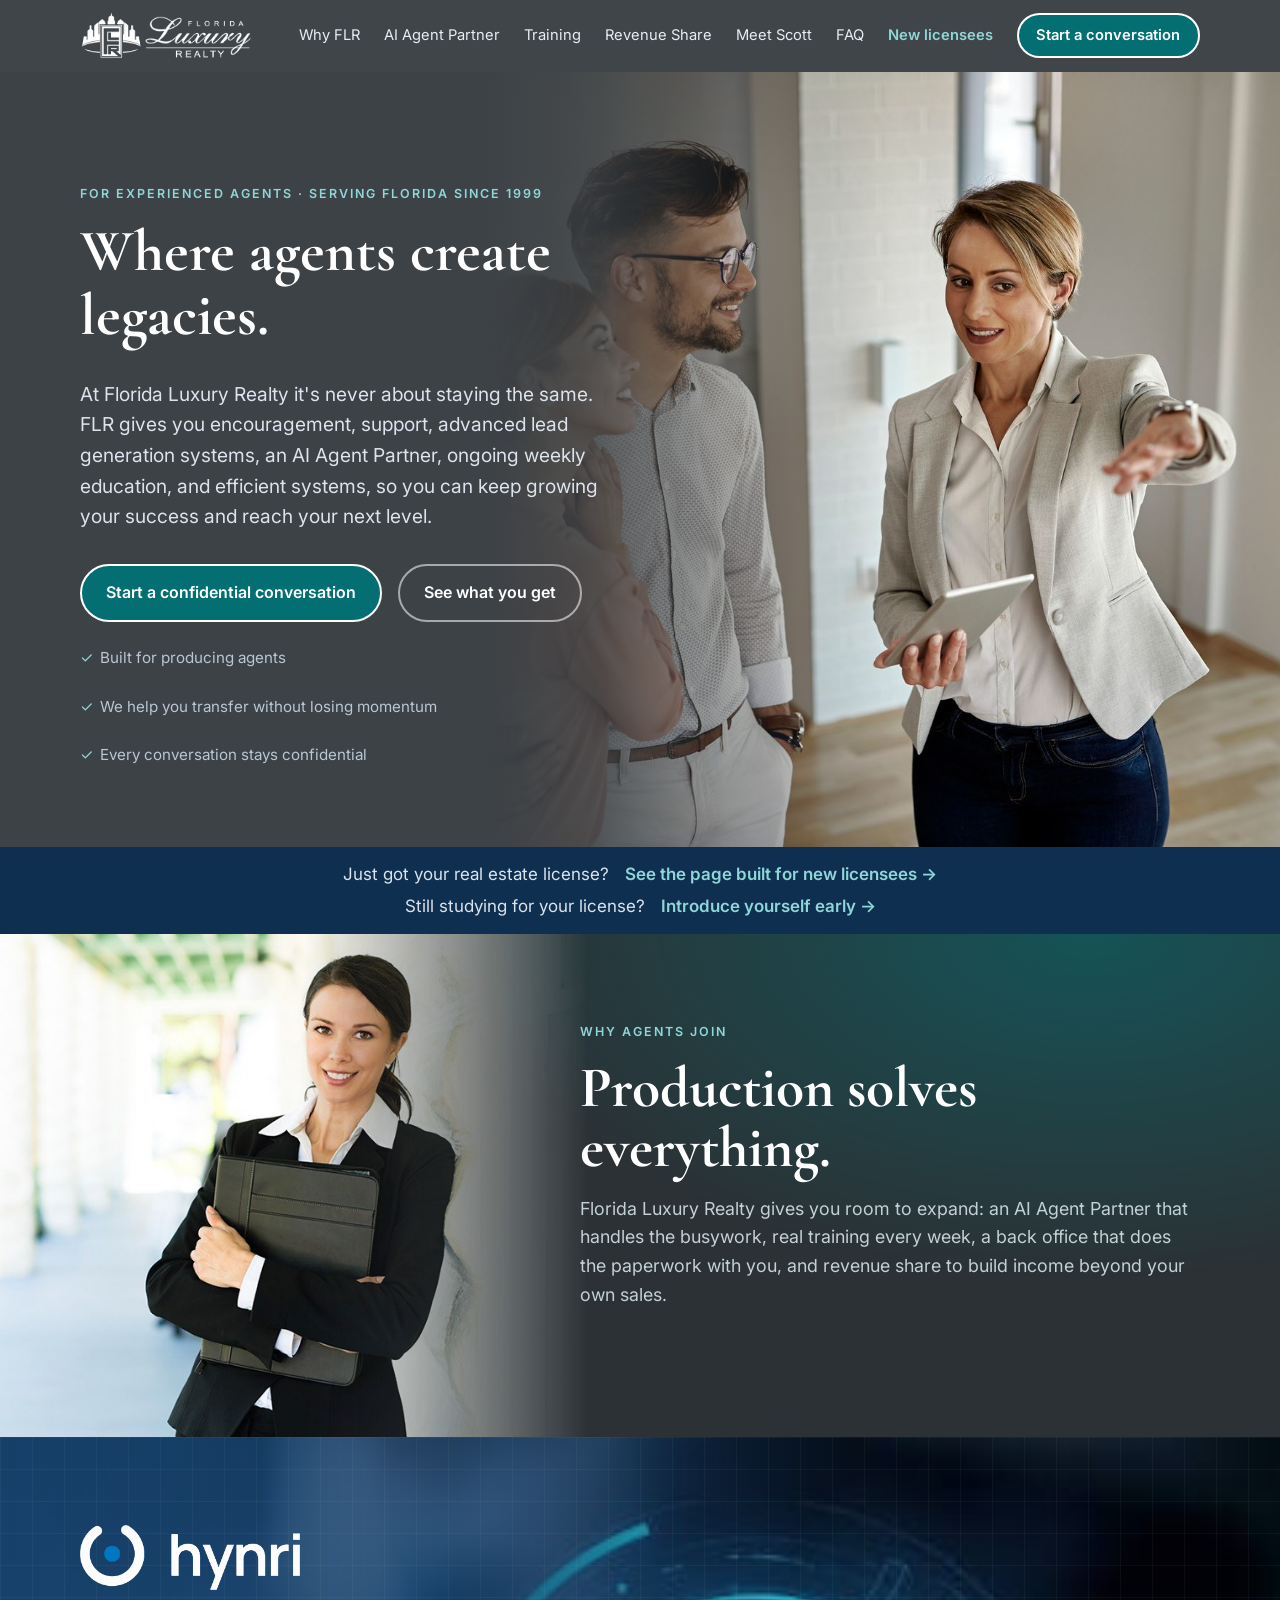
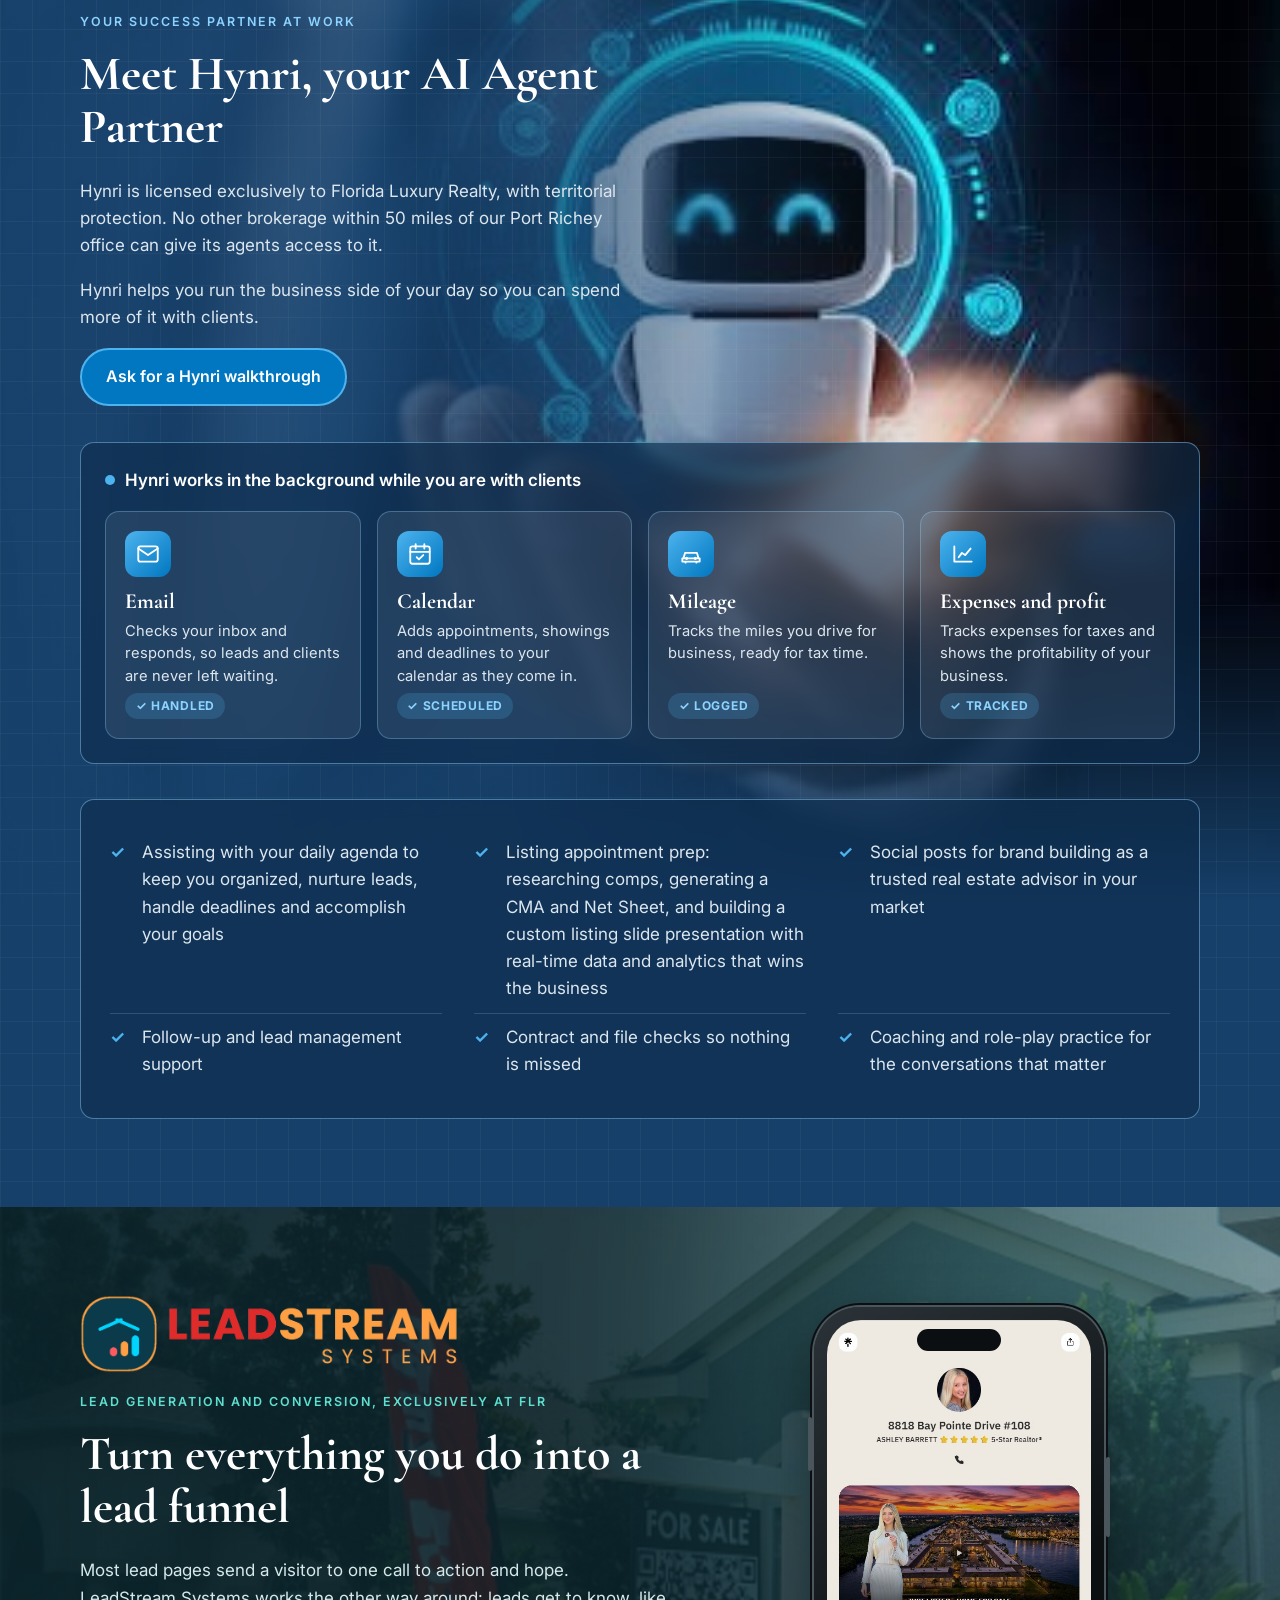
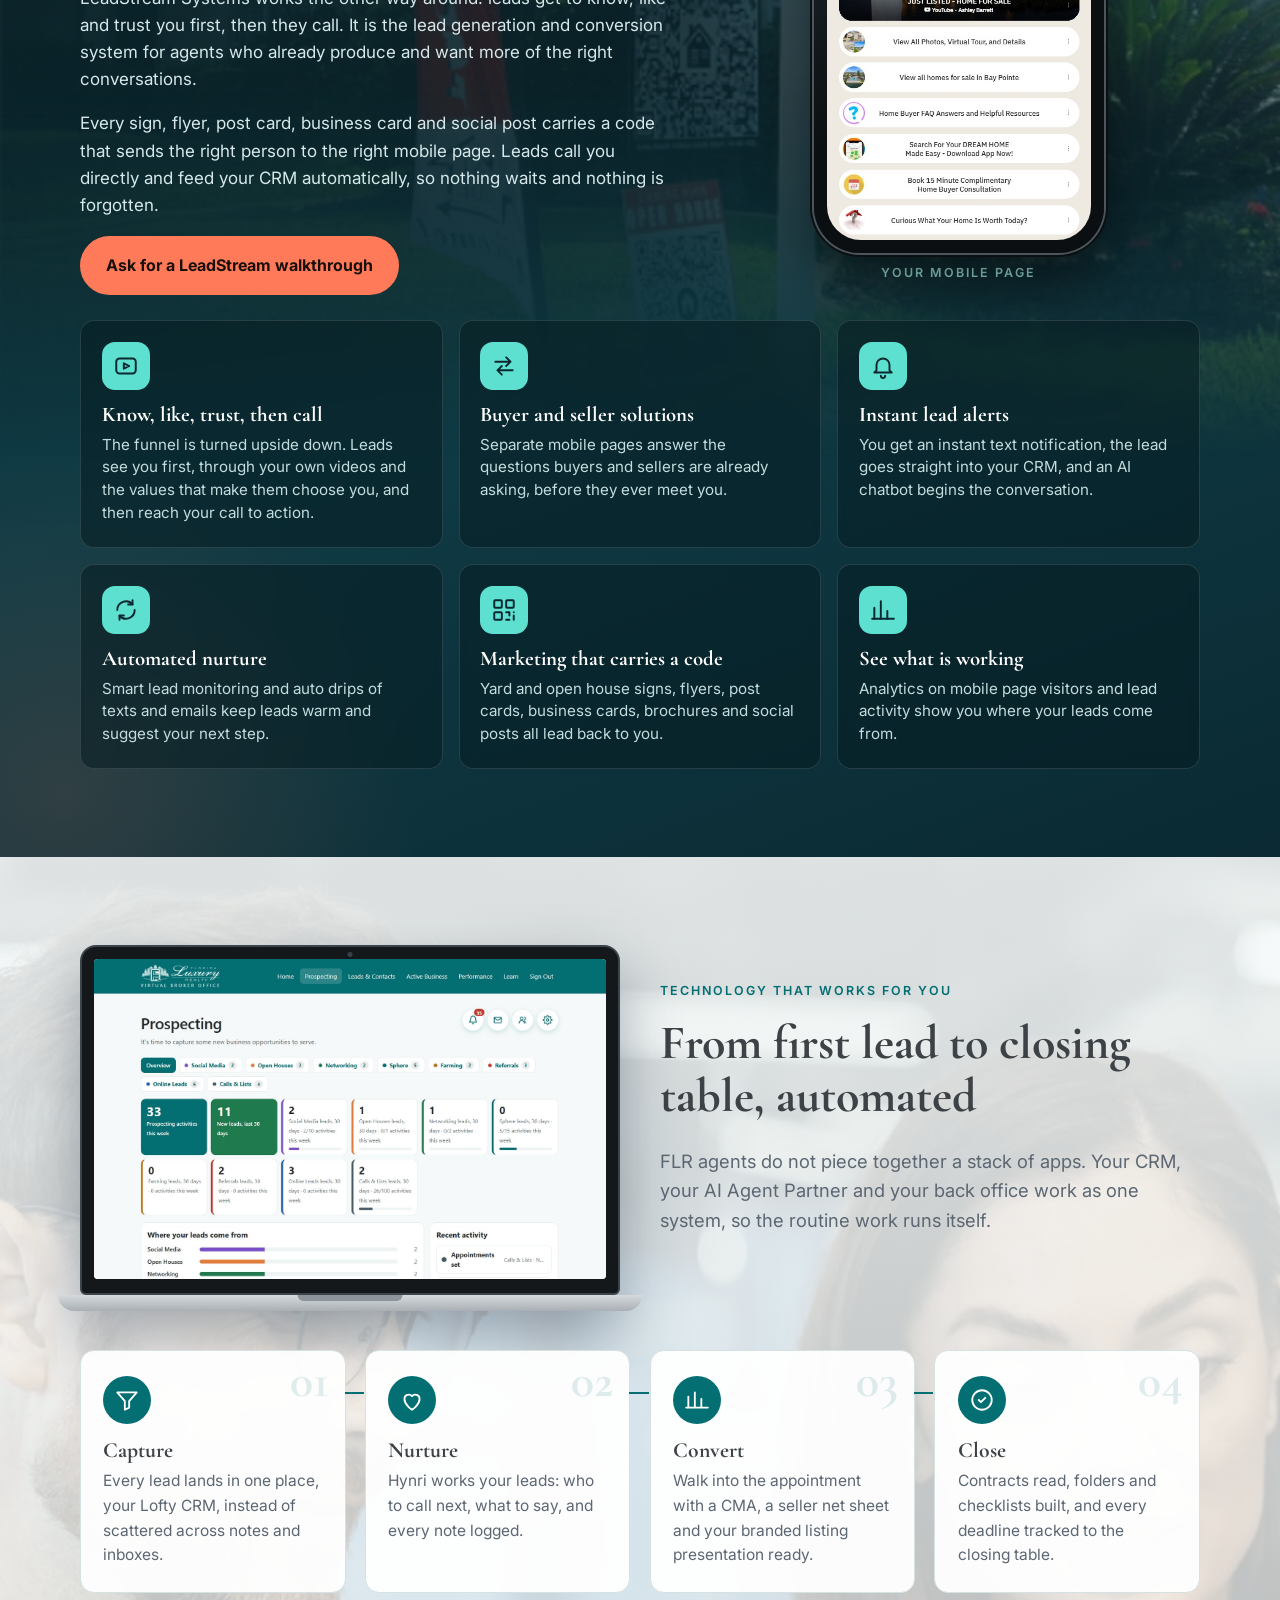
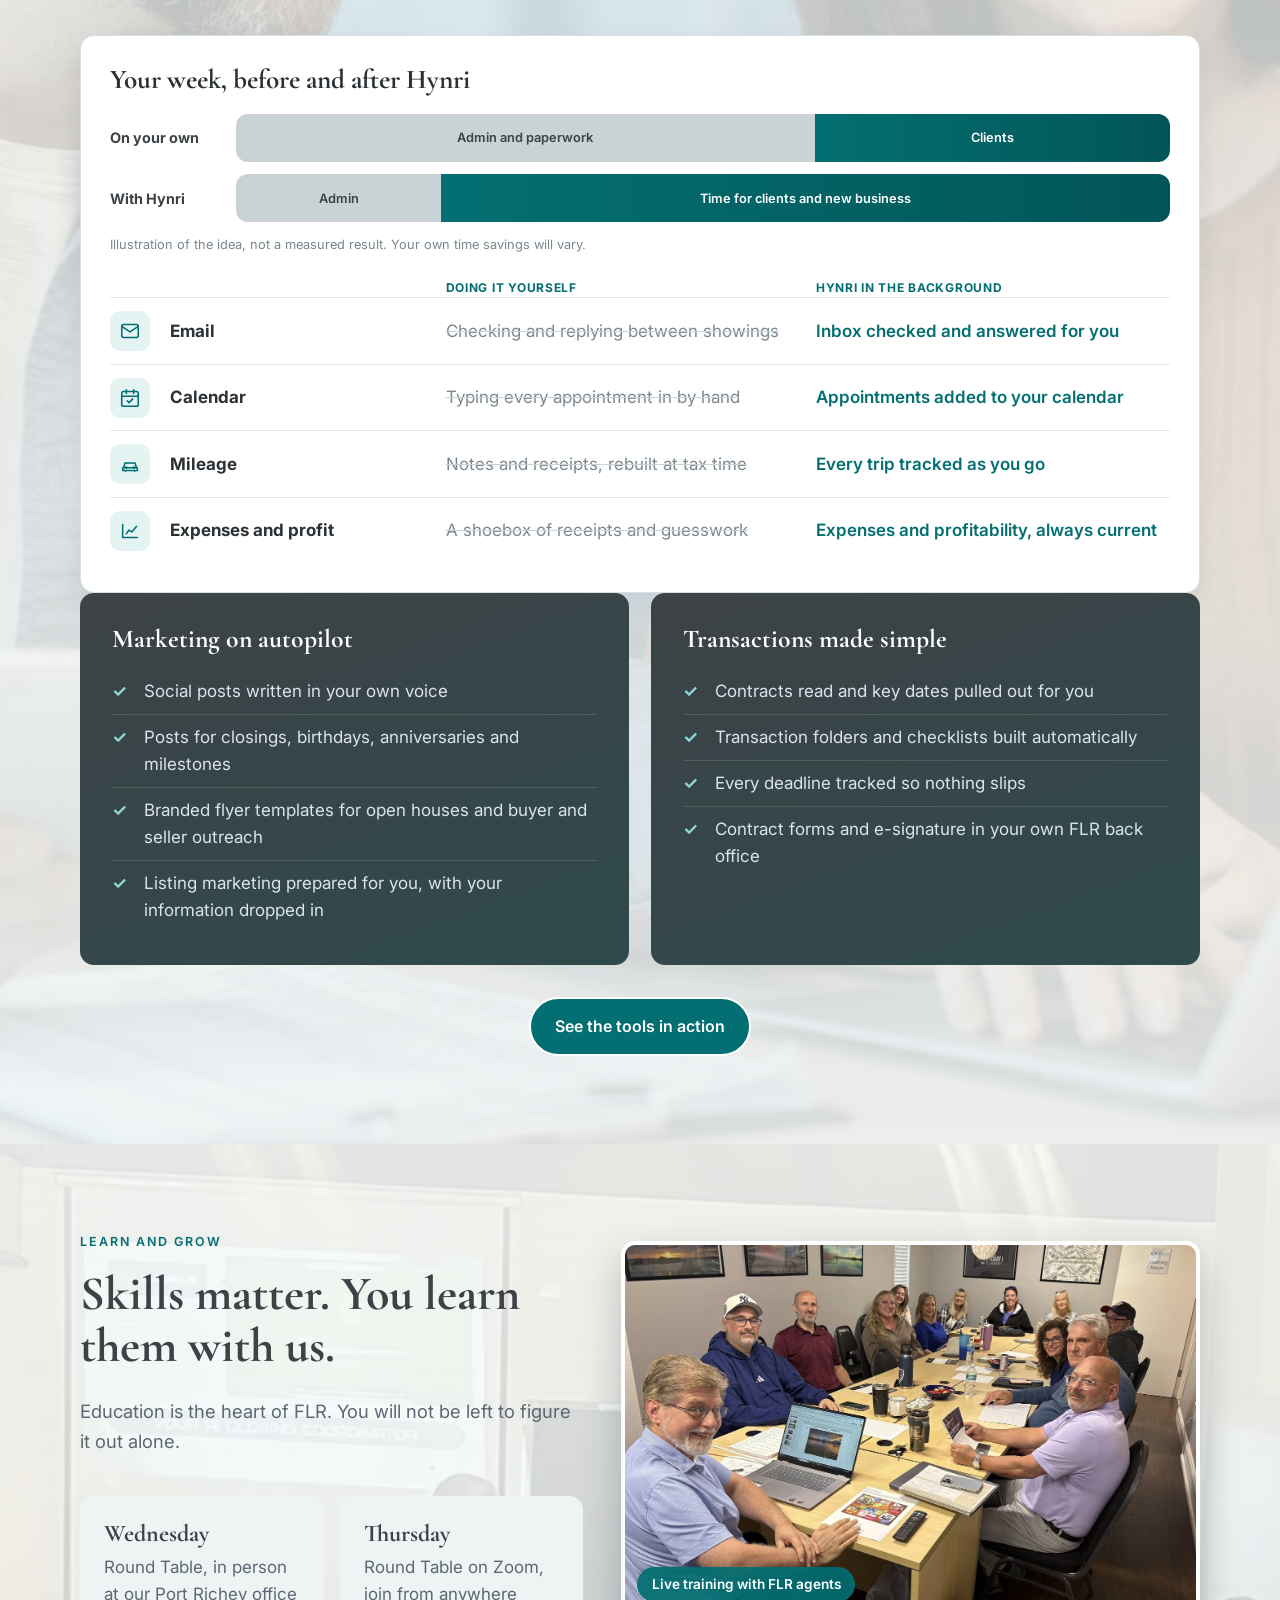
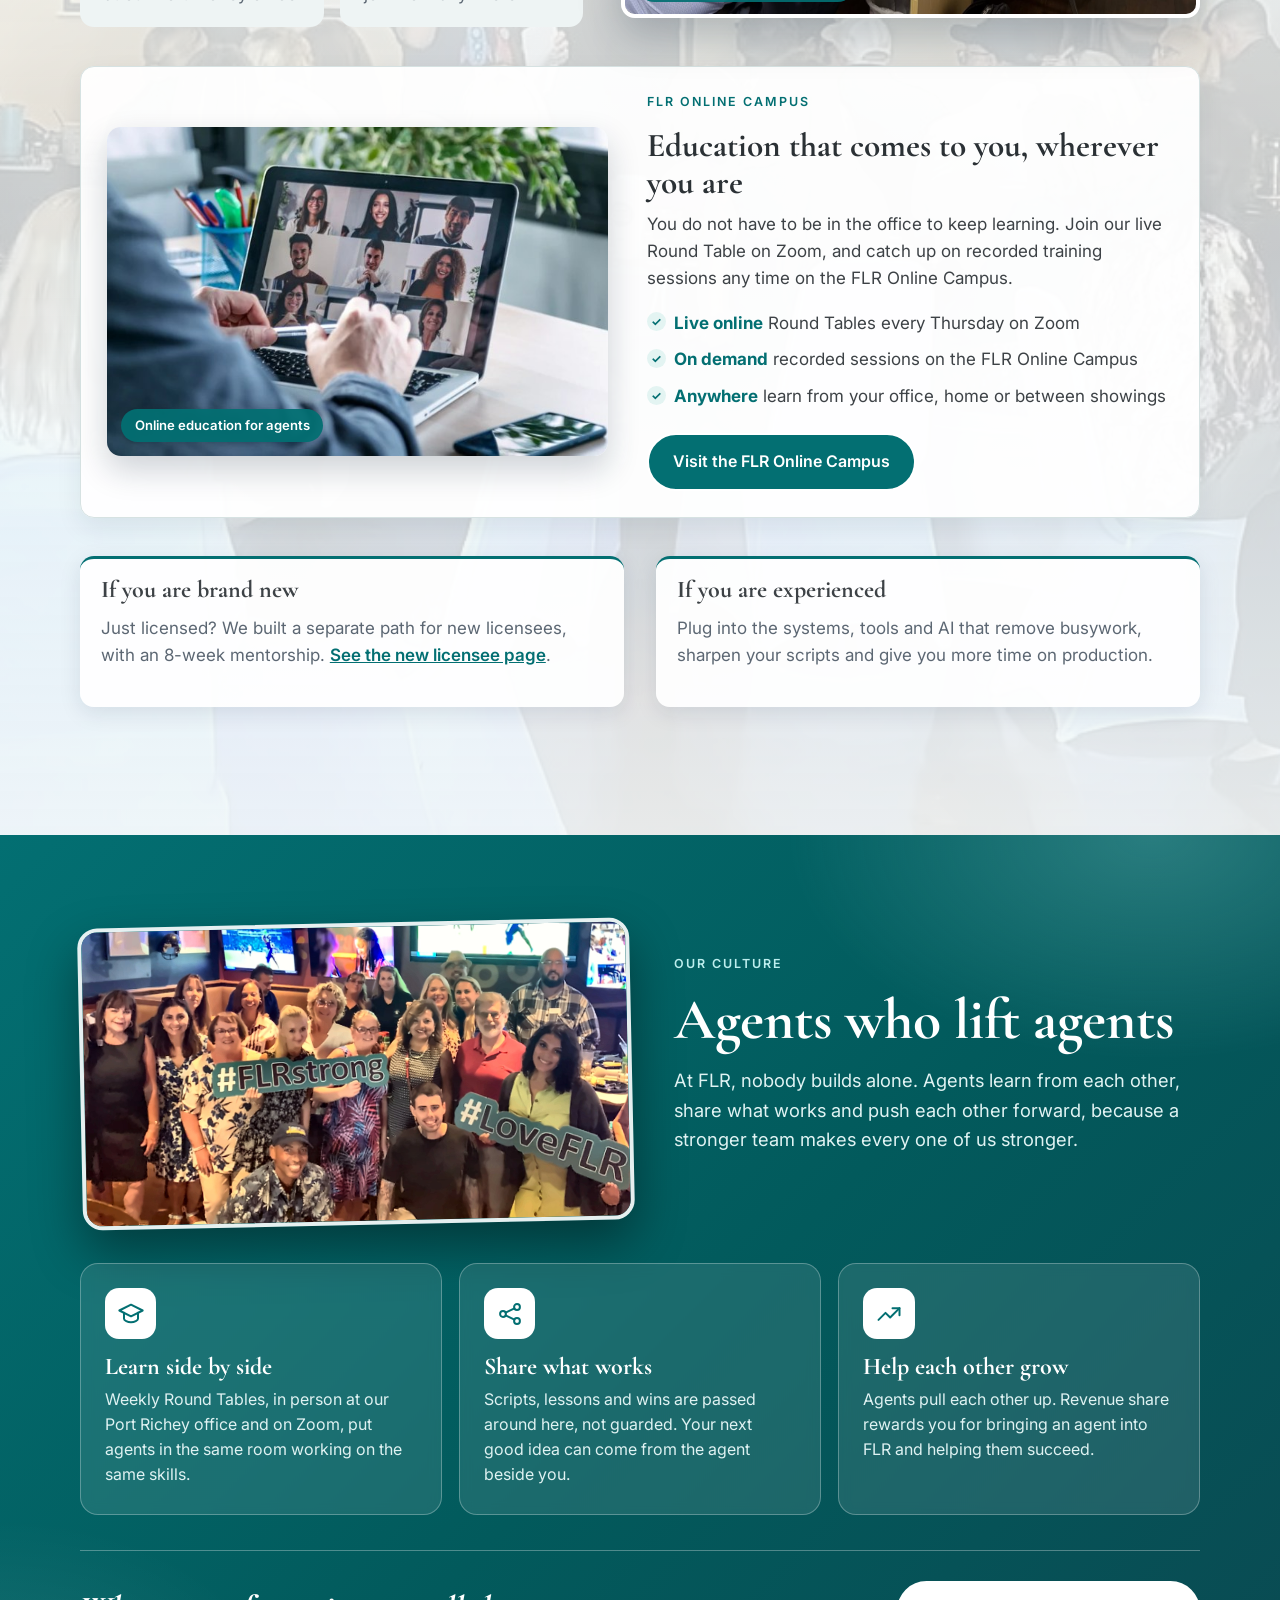
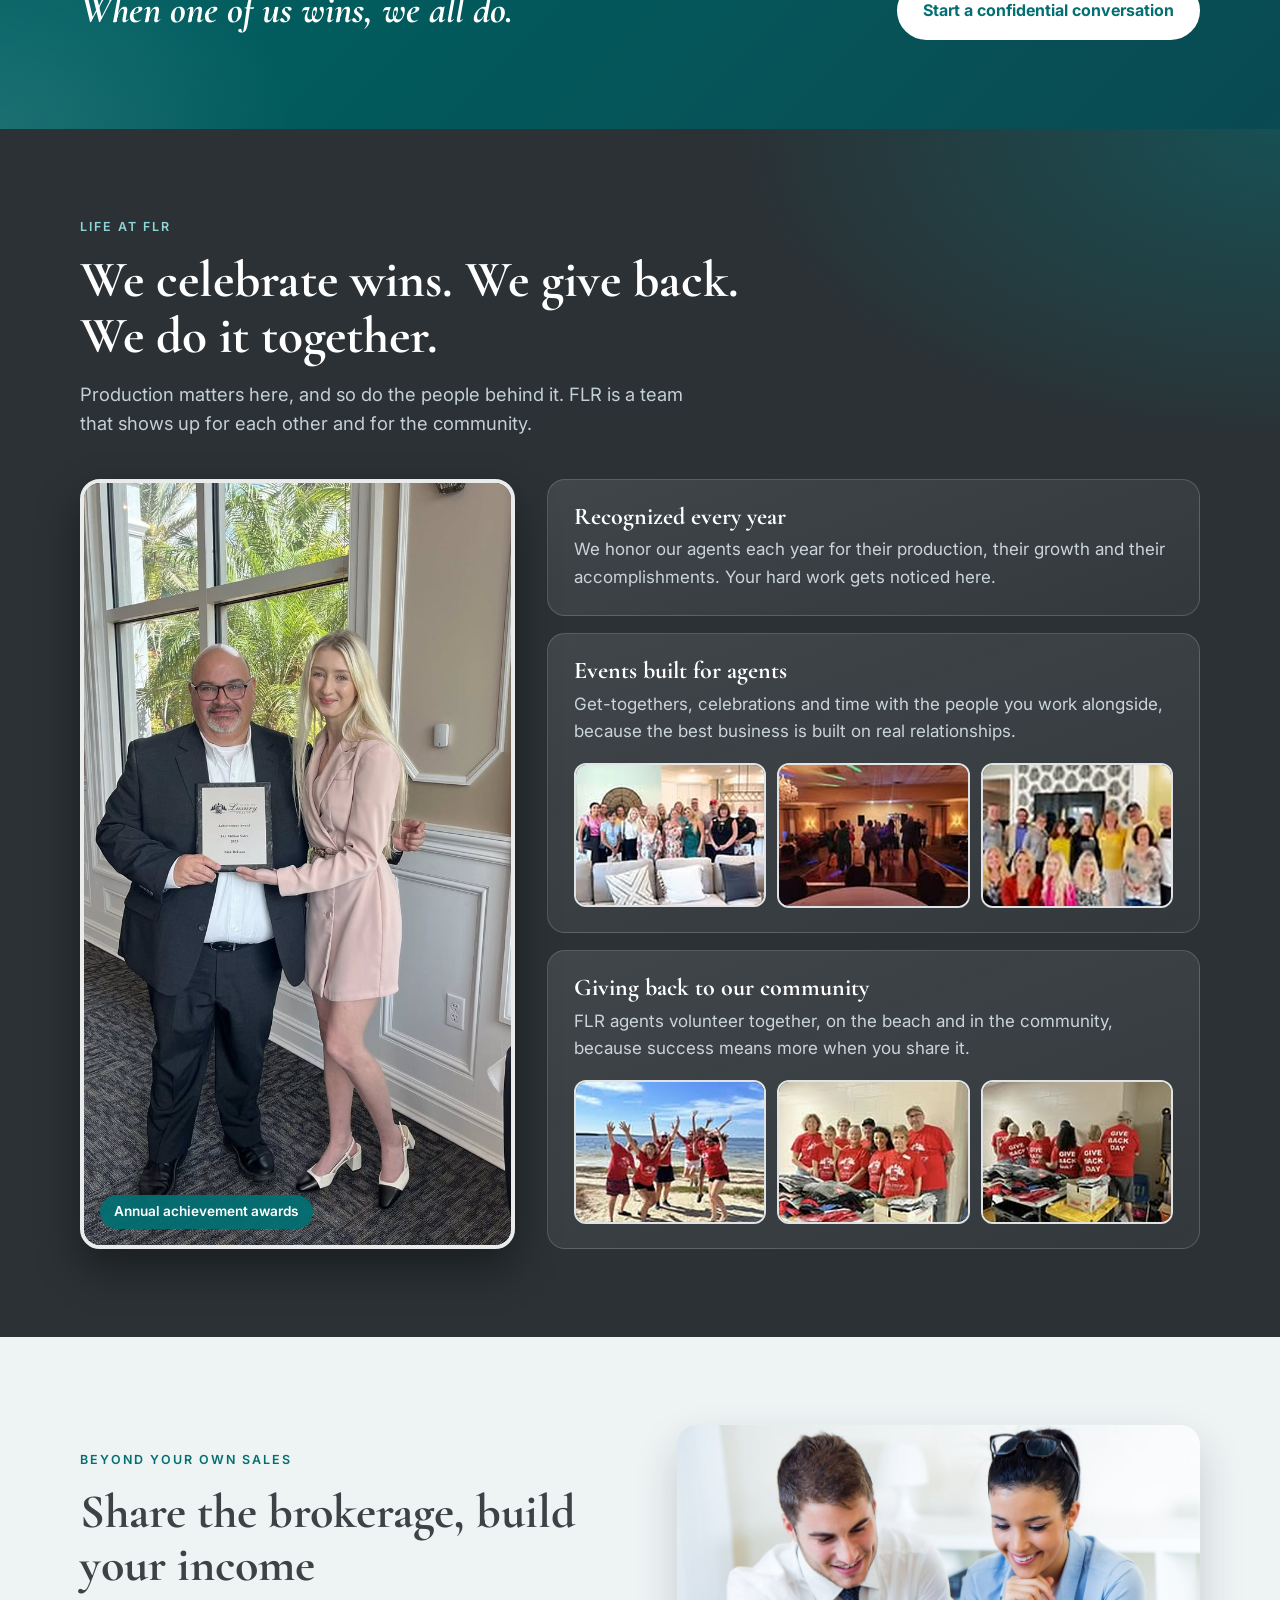
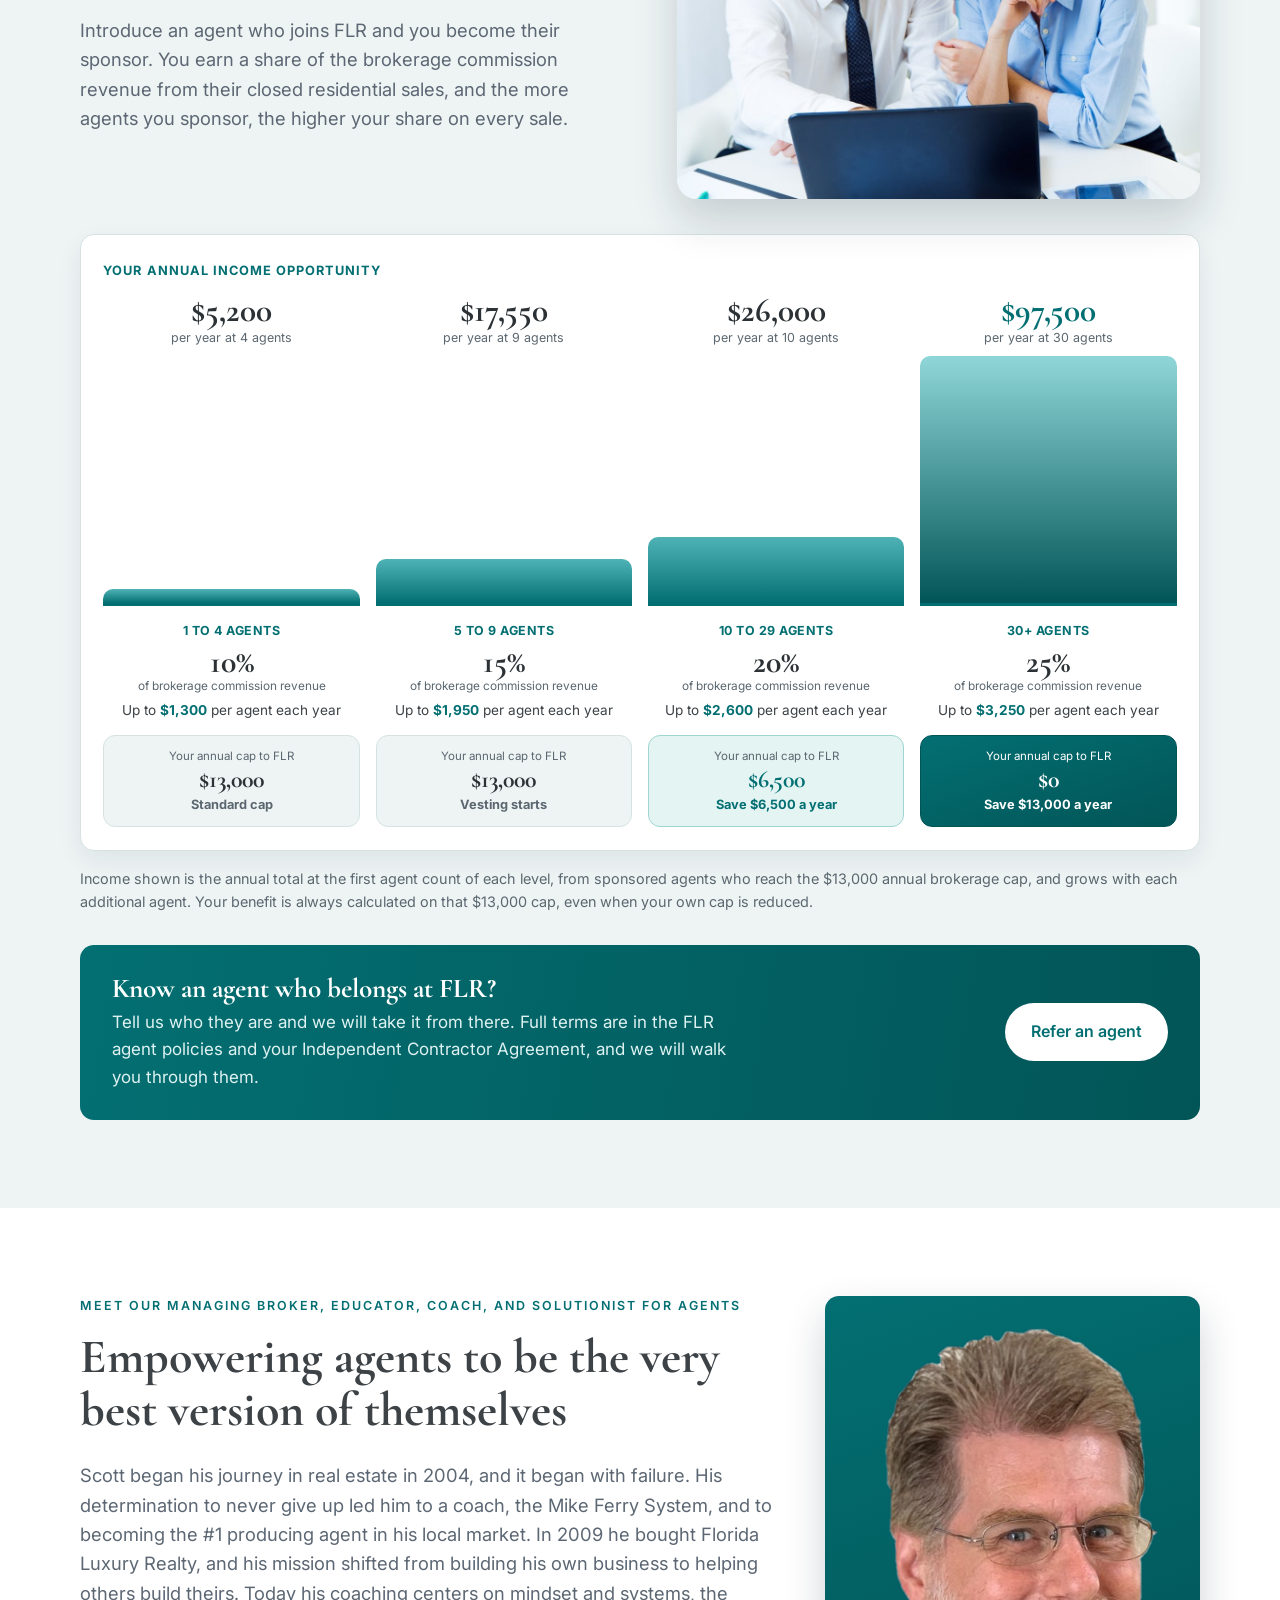
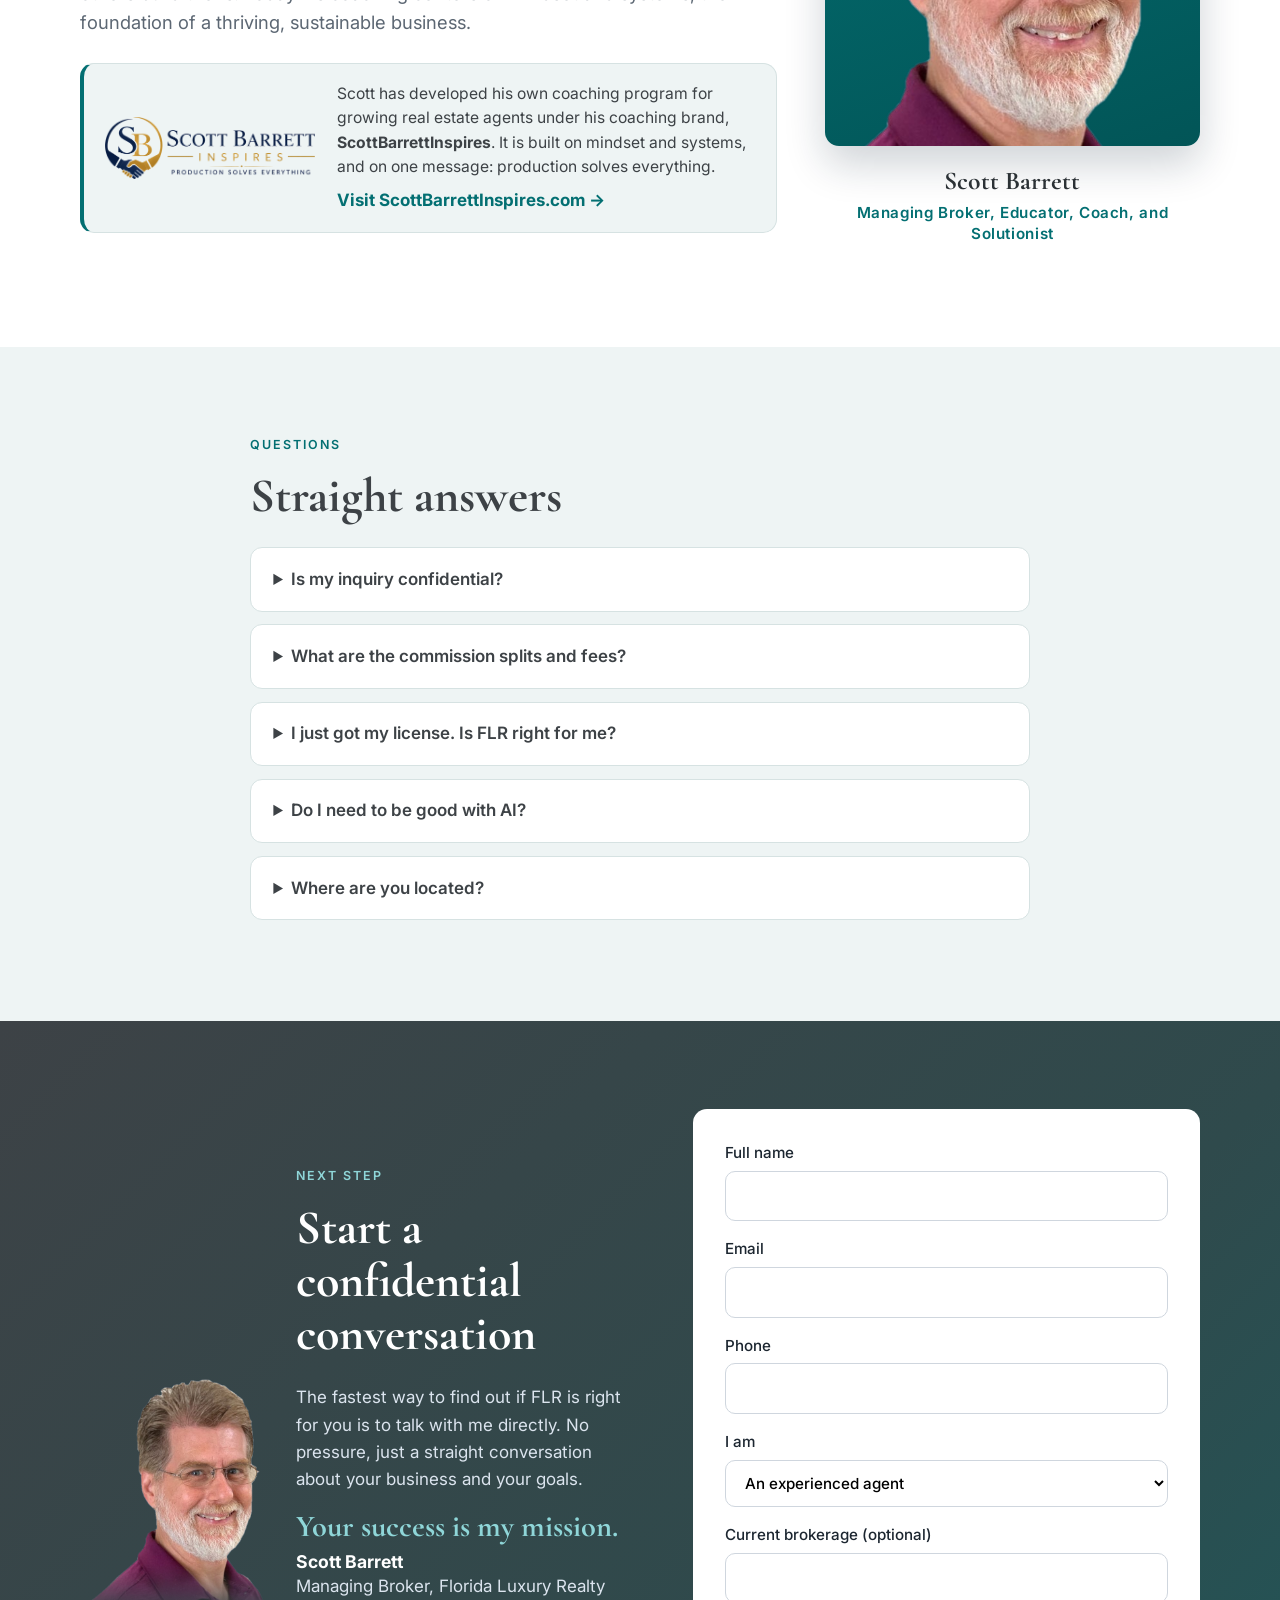
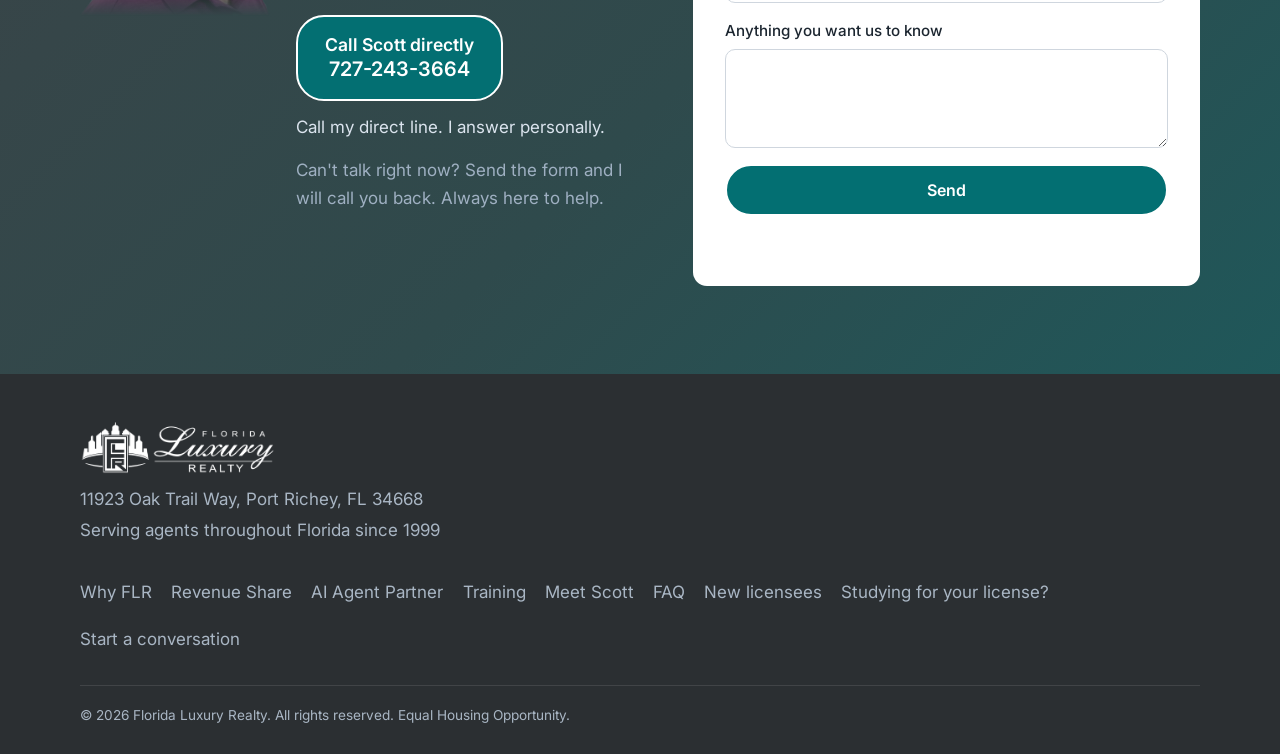
==== commit bef50f20: "LeadStream logo: transparent background, orange icon outline Co-Authored-By: Claude Sonnet 5.5 <nore" ====
--- a/index.html
+++ b/index.html
@@ -17,7 +17,7 @@
 <link rel="icon" type="image/png" href="assets/favicon.png">
 <link rel="apple-touch-icon" href="assets/favicon.png">
 <meta name="theme-color" content="#3D4246">
-<link rel="stylesheet" href="styles.css?v=20261123u">
+<link rel="stylesheet" href="styles.css?v=20261123v">
 <script type="application/ld+json">
 {
   "@context": "https://schema.org",
@@ -139,7 +139,7 @@
 <section class="section ls-sec" id="leadstream">
   <div class="wrap ls-grid">
     <div class="ls-copy">
-      <img class="ls-logo" src="assets/leadstream-logo.png" width="900" height="172" alt="LeadStream Systems" loading="lazy">
+      <img class="ls-logo" src="assets/leadstream-logo.png" width="900" height="185" alt="LeadStream Systems" loading="lazy">
       <p class="eyebrow">Lead generation and conversion, exclusively at FLR</p>
       <h2>Turn everything you do into a lead funnel</h2>
       <p>Most lead pages send a visitor to one call to action and hope. LeadStream Systems works the other way around: leads get to know, like and trust you first, then they call. It is the lead generation and conversion system for agents who already produce and want more of the right conversations.</p>
--- a/styles.css
+++ b/styles.css
@@ -629,5 +629,5 @@
 .oe-list b{color:#036F72}
 @media(max-width:900px){.oe{grid-template-columns:1fr;gap:1.4rem;padding:1.1rem}}
 .audience-band .audience-inner:first-child:not(:last-child){padding-bottom:.15rem}.audience-inner+.audience-inner{padding-top:.15rem}
-.ls-logo{display:block;width:min(100%,360px);height:auto;background:#fff;border-radius:16px;padding:.9rem 1.2rem;margin:0 0 1.2rem;box-shadow:0 10px 28px rgba(0,0,0,.35)}
+.ls-logo{display:block;width:min(100%,380px);height:auto;margin:0 0 1.2rem}
 @media(max-width:520px){.ls-logo{width:min(100%,300px)}}
